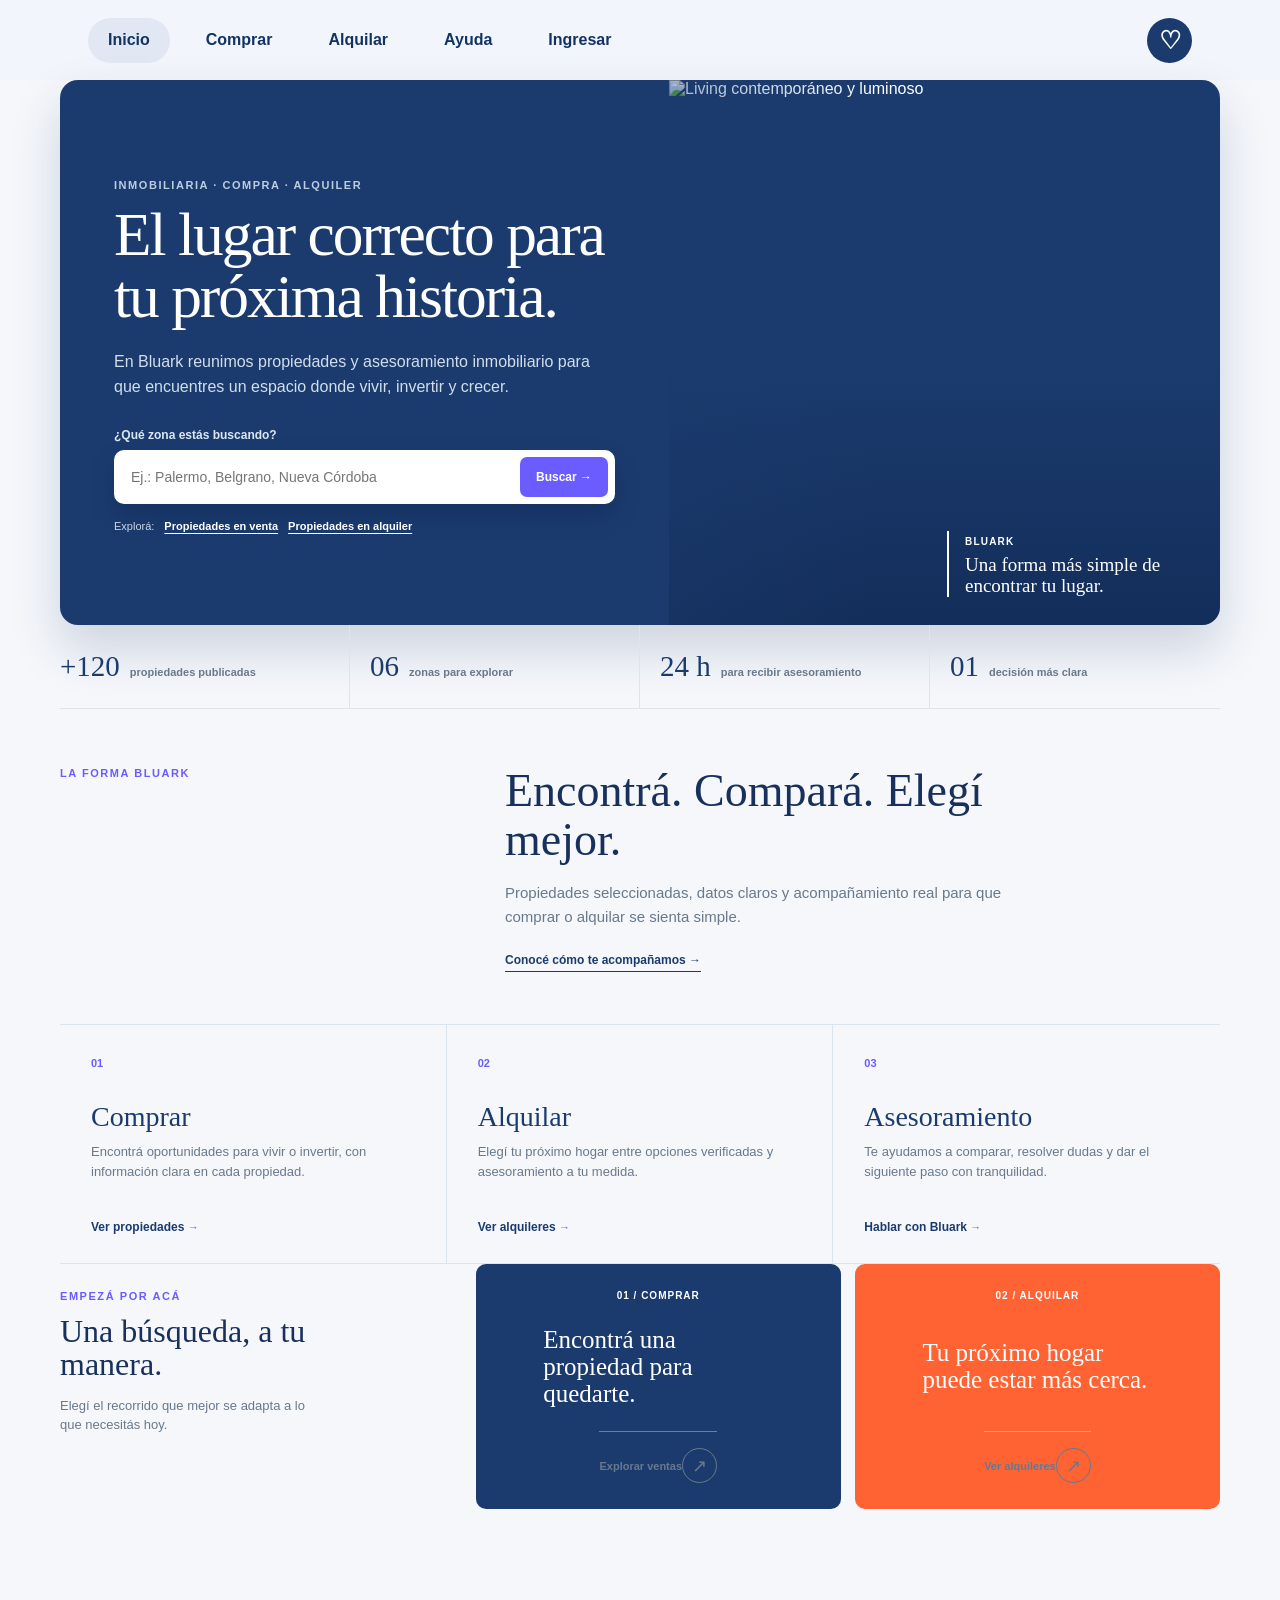
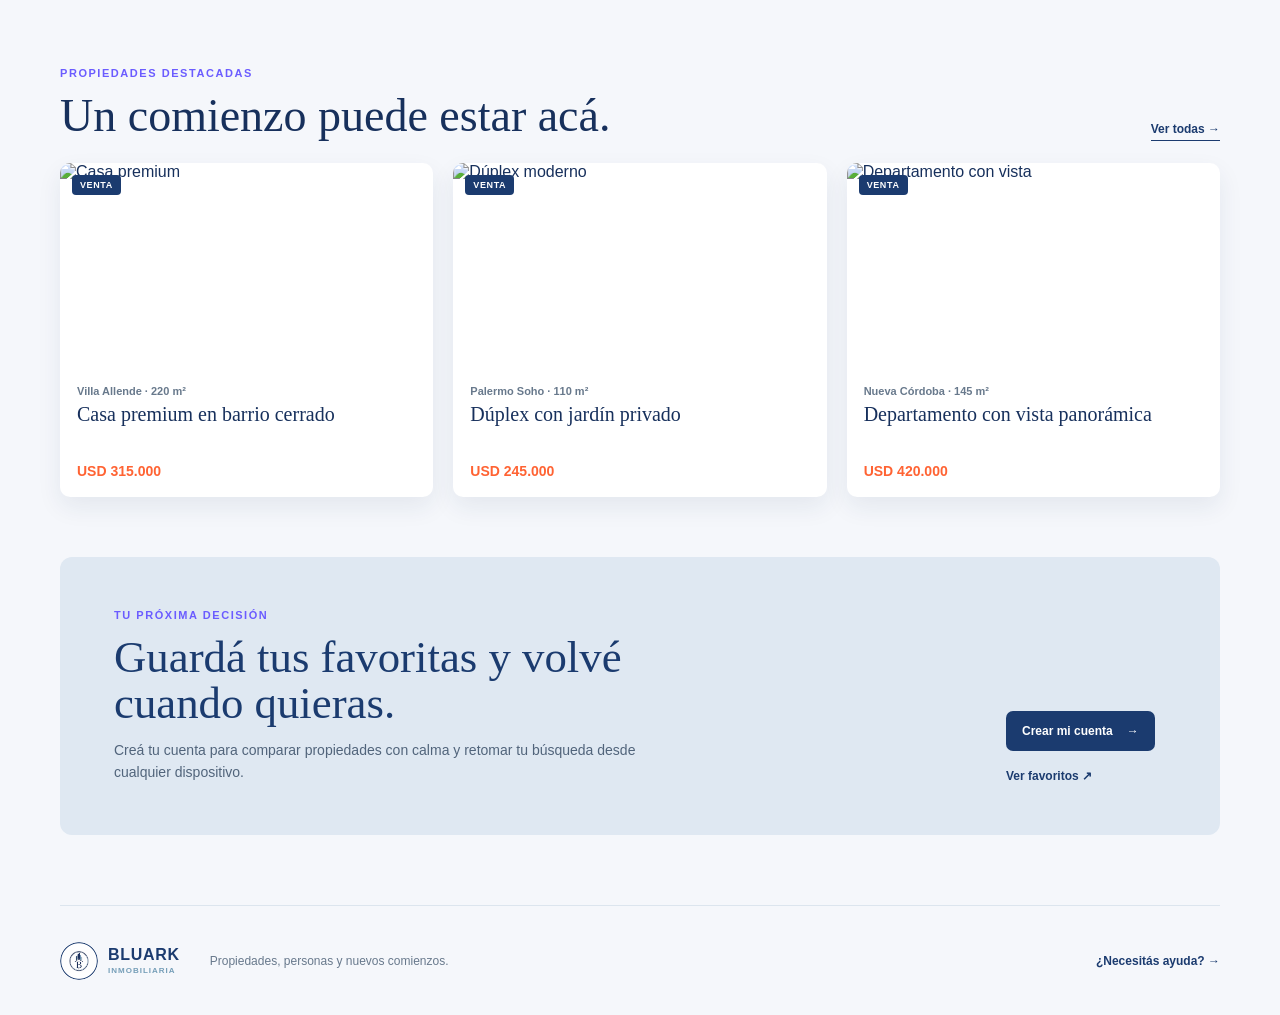
==== index.html @ c168f819 "Publicar Bluark inmobiliaria" ====
<!doctype html>
<html lang="es">
<head>
  <meta charset="utf-8">
  <meta name="viewport" content="width=device-width, initial-scale=1">
  <meta name="description" content="Bluark, inmobiliaria para comprar y alquilar propiedades con confianza.">
  <title>Bluark Inmobiliaria | Tu próximo hogar</title>
  <link rel="stylesheet" href="styles.css?v=home-20260809-2">
</head>
<body class="home home-new">
  <header class="new-header">
    <a class="new-brand" href="index.html" aria-label="Bluark, inicio"><img src="bluark-circle-logo.png" alt=""><span>BLUARK<small>INMOBILIARIA</small></span></a>
    <nav class="new-nav" aria-label="Navegación principal"><a class="active" href="index.html">Inicio</a><a href="comprar.html">Comprar</a><a href="alquilar.html">Alquilar</a><a href="ayuda.html">Ayuda</a><a href="favoritos.html" aria-label="Favoritos">♡</a></nav>
  </header>
  <main>
    <section class="new-hero">
      <div class="new-hero-content">
        <p class="new-kicker">Inmobiliaria · compra · alquiler</p>
        <h1>El lugar correcto para tu próxima historia.</h1>
        <p class="new-lead">En Bluark reunimos propiedades y asesoramiento inmobiliario para que encuentres un espacio donde vivir, invertir y crecer.</p>
        <form class="new-search" action="comprar.html" method="get">
          <label for="homeSearch">¿Qué zona estás buscando?</label>
          <div><input id="homeSearch" name="q" placeholder="Ej.: Palermo, Belgrano, Nueva Córdoba"><button type="submit">Buscar <span aria-hidden="true">→</span></button></div>
        </form>
        <div class="new-hero-links"><span>Explorá:</span><a href="comprar.html">Propiedades en venta</a><a href="alquilar.html">Propiedades en alquiler</a></div>
      </div>
      <div class="new-hero-image"><img src="https://images.unsplash.com/photo-1600607687920-4e2a09cf159d?auto=format&fit=crop&w=1400&q=82" alt="Living contemporáneo y luminoso"><div><span>BLUARK</span><p>Una forma más simple de encontrar tu lugar.</p></div></div>
    </section>
    <section class="home-proof" aria-label="Bluark en números">
      <div><strong>+120</strong><span>propiedades publicadas</span></div>
      <div><strong>06</strong><span>zonas para explorar</span></div>
      <div><strong>24 h</strong><span>para recibir asesoramiento</span></div>
      <div><strong>01</strong><span>decisión más clara</span></div>
    </section>
    <section class="new-intro">
      <p class="new-kicker">La forma Bluark</p>
      <div><h2>Encontrá. Compará. Elegí mejor.</h2><p>Propiedades seleccionadas, datos claros y acompañamiento real para que comprar o alquilar se sienta simple.</p><a href="ayuda.html">Conocé cómo te acompañamos <span aria-hidden="true">→</span></a></div>
    </section>
    <section class="new-services" aria-label="Servicios de Bluark">
      <article><span>01</span><h2>Comprar</h2><p>Encontrá oportunidades para vivir o invertir, con información clara en cada propiedad.</p><a href="comprar.html">Ver propiedades <span aria-hidden="true">→</span></a></article>
      <article><span>02</span><h2>Alquilar</h2><p>Elegí tu próximo hogar entre opciones verificadas y asesoramiento a tu medida.</p><a href="alquilar.html">Ver alquileres <span aria-hidden="true">→</span></a></article>
      <article><span>03</span><h2>Asesoramiento</h2><p>Te ayudamos a comparar, resolver dudas y dar el siguiente paso con tranquilidad.</p><a href="ayuda.html">Hablar con Bluark <span aria-hidden="true">→</span></a></article>
    </section>
    <section class="home-paths" aria-label="Elegí cómo empezar">
      <div class="home-paths-heading"><p class="new-kicker">Empezá por acá</p><h2>Una búsqueda, a tu manera.</h2><p>Elegí el recorrido que mejor se adapta a lo que necesitás hoy.</p></div>
      <a class="home-path home-path-buy" href="comprar.html"><span>01 / Comprar</span><strong>Encontrá una propiedad para quedarte.</strong><small>Explorar ventas <b aria-hidden="true">↗</b></small></a>
      <a class="home-path home-path-rent" href="alquilar.html"><span>02 / Alquilar</span><strong>Tu próximo hogar puede estar más cerca.</strong><small>Ver alquileres <b aria-hidden="true">↗</b></small></a>
    </section>
    <section class="new-featured">
      <div class="new-section-title"><div><p class="new-kicker">Propiedades destacadas</p><h2>Un comienzo puede estar acá.</h2></div><a href="comprar.html">Ver todas <span aria-hidden="true">→</span></a></div>
      <div class="new-feature-grid">
        <article><a href="detalles.html?id=casa-premium"><img src="https://images.unsplash.com/photo-1600566753190-17f0baa2a6c3?auto=format&fit=crop&w=1000&q=82" alt="Casa premium"><span>VENTA</span></a><div><p>Villa Allende · 220 m²</p><h3>Casa premium en barrio cerrado</h3><strong>USD 315.000</strong></div></article>
        <article><a href="detalles.html?id=moderno-jardin"><img src="https://images.unsplash.com/photo-1600607687939-ce8a6c25118c?auto=format&fit=crop&w=1000&q=82" alt="Dúplex moderno"><span>VENTA</span></a><div><p>Palermo Soho · 110 m²</p><h3>Dúplex con jardín privado</h3><strong>USD 245.000</strong></div></article>
        <article><a href="detalles.html?id=depto-vista"><img src="https://images.unsplash.com/photo-1493809842364-78817add7ffb?auto=format&fit=crop&w=1000&q=82" alt="Departamento con vista"><span>VENTA</span></a><div><p>Nueva Córdoba · 145 m²</p><h3>Departamento con vista panorámica</h3><strong>USD 420.000</strong></div></article>
      </div>
    </section>
    <section class="home-closeout">
      <div><p class="new-kicker">Tu próxima decisión</p><h2>Guardá tus favoritas y volvé cuando quieras.</h2><p>Creá tu cuenta para comparar propiedades con calma y retomar tu búsqueda desde cualquier dispositivo.</p></div>
      <div class="home-closeout-actions"><a class="home-button home-button-dark" href="registro.html">Crear mi cuenta <span aria-hidden="true">→</span></a><a class="home-text-link" href="favoritos.html">Ver favoritos <span aria-hidden="true">↗</span></a></div>
    </section>
  </main>
  <footer class="new-footer"><a class="new-brand" href="index.html"><img src="bluark-circle-logo.png" alt=""><span>BLUARK<small>INMOBILIARIA</small></span></a><p>Propiedades, personas y nuevos comienzos.</p><a href="ayuda.html">¿Necesitás ayuda? →</a></footer>
  <script src="auth.js"></script>
</body>
</html>
---- styles.css ----
:root {
  --blue: #1b3b6f;
  --blue-2: #123465;
  --indigo: #21295c;
  --pale: #9eb3c2;
  --steel: #759eb8;
  --bg: #f3f6fb;
  --text: #17305c;
  --muted: #68798c;
  --orange: #ff6333;
  --purple: #6b5cff;
  --white: #fff;
  --line: #dce5ee;
  --shadow: 0 12px 28px rgba(24, 48, 92, .11);
}

* { box-sizing: border-box; }
body { margin: 0; font-family: Arial, Helvetica, sans-serif; color: var(--text); background: var(--bg); }
a { color: inherit; text-decoration: none; }
img { display: block; max-width: 100%; }
button, input, select, textarea { font: inherit; }

button,
a {
  -webkit-tap-highlight-color: transparent;
}

button {
  appearance: none;
}

.home {
  min-height: 100vh;
  display: grid;
  align-items: center;
  padding: 26px 24px;
  background:
    radial-gradient(circle at top left, rgba(117, 158, 184, .28), transparent 30rem),
    linear-gradient(135deg, #edf3f8, #ffffff);
}

.home-frame {
  width: min(1060px, 100%);
  margin: 0 auto;
}

.hero {
  min-height: 610px;
  display: grid;
  align-items: end;
  background:
    linear-gradient(rgba(27, 59, 111, .55), rgba(27, 59, 111, .78)),
    url("https://images.pexels.com/photos/7414910/pexels-photo-7414910.jpeg?auto=compress&cs=tinysrgb&w=1600") center / cover;
  border-radius: 18px;
  overflow: hidden;
  box-shadow: 0 26px 70px rgba(27, 59, 111, .22);
}

.hero-content {
  display: grid;
  justify-items: center;
  gap: 10px;
  padding: 76px 36px 0;
  text-align: center;
  color: var(--white);
}

.hero-logo {
  width: min(630px, 76vw);
  max-height: 230px;
  object-fit: contain;
  padding: 20px 34px;
  background: rgba(255, 255, 255, .95);
  border-radius: 22px;
  box-shadow: var(--shadow);
}

.hero h1 {
  margin: 0;
  font-family: Georgia, "Times New Roman", serif;
  font-size: clamp(26px, 4vw, 42px);
  line-height: 1;
  text-shadow: 0 7px 18px rgba(0,0,0,.3);
}

.hero p {
  margin: 0 0 16px;
  font-family: Georgia, "Times New Roman", serif;
  font-weight: 700;
}

.hero-highlights {
  display: flex;
  flex-wrap: wrap;
  justify-content: center;
  gap: 10px;
  margin: 4px 0 20px;
}

.hero-highlights span {
  padding: 8px 12px;
  border: 1px solid rgba(255,255,255,.45);
  border-radius: 999px;
  background: rgba(18, 52, 101, .55);
  color: #eef6fb;
  font-weight: 800;
  font-size: 13px;
}

.home-nav {
  width: 100%;
  min-height: 76px;
  display: grid;
  grid-template-columns: repeat(5, 1fr);
  gap: 20px;
  align-items: center;
  padding: 14px 46px;
  background: var(--blue);
}

.home-nav a,
.nav-links a,
.details-button,
.search button,
.filter-card button {
  display: inline-flex;
  align-items: center;
  justify-content: center;
  min-height: 32px;
  padding: 8px 14px;
  border: 1px solid rgba(255, 255, 255, .24);
  border-radius: 8px;
  background: linear-gradient(180deg, #b6cad8 0%, var(--pale) 100%);
  color: var(--white);
  font-weight: 800;
  cursor: pointer;
  box-shadow:
    inset 0 1px 0 rgba(255,255,255,.35),
    inset 0 -10px 18px rgba(18, 52, 101, .08),
    0 8px 18px rgba(14, 39, 78, .16);
  text-align: center;
  text-shadow: 0 1px 1px rgba(18, 52, 101, .2);
  transition: transform .16s ease, box-shadow .16s ease, background .16s ease, border-color .16s ease, color .16s ease, filter .16s ease;
}

.home-nav a:hover,
.nav-links a:hover,
.details-button:hover,
.search button:hover,
.filter-card button:hover {
  transform: translateY(-1px);
  filter: saturate(1.08);
  box-shadow:
    inset 0 1px 0 rgba(255,255,255,.45),
    inset 0 -10px 18px rgba(18, 52, 101, .06),
    0 12px 26px rgba(14, 39, 78, .24);
}

.home-nav a:active,
.nav-links a:active,
.details-button:active,
.search button:active,
.filter-card button:active {
  transform: translateY(0);
  box-shadow:
    inset 0 2px 5px rgba(20, 39, 75, .18),
    0 5px 12px rgba(14, 39, 78, .16);
}

.home-nav a:focus-visible,
.nav-links a:focus-visible,
.details-button:focus-visible,
.search button:focus-visible,
.filter-card button:focus-visible,
.heart:focus-visible,
.badge-button:focus-visible,
.orange-button:focus-visible {
  outline: 3px solid rgba(158, 179, 194, .9);
  outline-offset: 3px;
}

.app-header {
  background: var(--blue);
  color: var(--white);
}

.topbar {
  width: min(1180px, calc(100% - 36px));
  min-height: 78px;
  margin: 0 auto;
  display: flex;
  align-items: center;
  justify-content: space-between;
  gap: 20px;
}

.brand {
  display: flex;
  align-items: center;
  gap: 10px;
  font-weight: 900;
  letter-spacing: .5px;
}

.brand-logo {
  width: 34px;
  height: 34px;
  object-fit: contain;
  border-radius: 50%;
  background: var(--white);
  border: 1px solid var(--pale);
}

.brand-mark {
  width: 28px;
  height: 28px;
  display: grid;
  place-items: center;
  border-radius: 8px;
  background: var(--purple);
  color: var(--white);
  font-weight: 900;
}

.brand small {
  display: block;
  margin-top: 2px;
  color: #c5d4e2;
  font-size: 9px;
  letter-spacing: .8px;
}

.nav-links {
  display: flex;
  align-items: center;
  gap: 12px;
}

.nav-links a {
  min-height: 28px;
  padding: 8px 14px;
  background: linear-gradient(180deg, rgba(34, 77, 133, .72) 0%, rgba(18, 52, 101, .82) 100%);
  border: 1px solid rgba(158,179,194,.34);
  border-radius: 7px;
  font-size: 12px;
  color: #eaf2f7;
  box-shadow:
    inset 0 1px 0 rgba(255,255,255,.13),
    0 7px 15px rgba(6, 19, 45, .14);
}

.nav-links a.active {
  background: linear-gradient(180deg, #ffffff 0%, #eef4f8 100%);
  color: var(--blue);
  border-color: rgba(255,255,255,.9);
  text-shadow: none;
  box-shadow:
    inset 0 -8px 16px rgba(117, 158, 184, .13),
    0 10px 20px rgba(6, 19, 45, .18);
}

.page-hero {
  background: var(--blue);
  color: var(--white);
  padding: 34px 0 42px;
}

.page-hero-inner,
.main-grid,
.simple-main,
.footer-inner {
  width: min(1120px, calc(100% - 36px));
  margin: 0 auto;
}

.page-hero h1 {
  margin: 0 0 18px;
  font-family: Georgia, "Times New Roman", serif;
  font-size: 34px;
}

.page-hero p {
  margin: 0 0 26px;
  color: #c7d7e5;
}

.search {
  display: grid;
  grid-template-columns: 1fr auto;
  gap: 12px;
  padding: 12px;
  background: var(--white);
  border-radius: 7px;
  box-shadow: 0 14px 30px rgba(6, 19, 45, .16);
}

.search input {
  min-width: 0;
  border: 0;
  outline: 0;
  color: var(--text);
}

.search button {
  min-width: 98px;
  background: linear-gradient(180deg, #7b70ff 0%, var(--purple) 100%);
  border-color: rgba(255,255,255,.25);
  border-radius: 7px;
  box-shadow:
    inset 0 1px 0 rgba(255,255,255,.28),
    0 10px 22px rgba(107, 92, 255, .26);
}

.main-grid {
  display: grid;
  grid-template-columns: 240px 1fr;
  gap: 26px;
  padding: 44px 0;
}

.filter-card {
  align-self: start;
  padding: 20px;
  background: var(--white);
  border-radius: 10px;
  box-shadow: var(--shadow);
}

.filter-card h2 {
  margin: 0 0 16px;
  font-size: 15px;
}

.filter-card label {
  display: grid;
  gap: 7px;
  margin-bottom: 14px;
  color: var(--text);
  font-size: 12px;
  font-weight: 800;
}

.filter-card input,
.filter-card select {
  width: 100%;
  border: 1px solid var(--line);
  border-radius: 5px;
  padding: 8px;
}

.room-buttons {
  display: grid;
  grid-template-columns: repeat(4, 1fr);
  gap: 5px;
}

.room-buttons button,
.filter-card button {
  min-height: 34px;
  background: linear-gradient(180deg, #27528a 0%, var(--blue) 100%);
  border: 1px solid rgba(27, 59, 111, .28);
  border-radius: 7px;
  color: #f7fbff;
  box-shadow:
    inset 0 1px 0 rgba(255,255,255,.16),
    0 8px 16px rgba(27, 59, 111, .16);
}

.room-buttons {
  grid-template-columns: repeat(5, 1fr);
}

.room-buttons button.selected {
  background: linear-gradient(180deg, #8379ff 0%, var(--purple) 100%);
  border-color: rgba(255,255,255,.42);
  box-shadow:
    inset 0 1px 0 rgba(255,255,255,.24),
    0 9px 20px rgba(107, 92, 255, .28);
}

.filter-card > button {
  width: 100%;
  margin-top: 4px;
}

.filter-card label:has(input[type="checkbox"]) {
  grid-template-columns: auto 1fr;
  align-items: center;
  gap: 9px;
  margin-bottom: 10px;
  padding: 7px 8px;
  border: 1px solid transparent;
  border-radius: 7px;
  background: #f7f9fc;
}

.filter-card input[type="checkbox"] {
  width: 16px;
  height: 16px;
  margin: 0;
  accent-color: var(--blue);
}

.results-head {
  display: flex;
  justify-content: space-between;
  gap: 14px;
  margin-bottom: 20px;
  color: var(--muted);
  font-size: 13px;
}

.results-head strong {
  color: var(--text);
}

.listing-grid {
  display: grid;
  grid-template-columns: repeat(3, minmax(0, 1fr));
  gap: 22px;
}

.listing-card {
  position: relative;
  overflow: hidden;
  background: var(--white);
  border-radius: 10px;
  box-shadow: var(--shadow);
}

.card-image {
  position: relative;
  display: block;
  width: 100%;
  padding: 0;
  border: 0;
  aspect-ratio: 16 / 10;
  background: var(--pale);
  cursor: zoom-in;
}

.card-image img {
  width: 100%;
  height: 100%;
  object-fit: cover;
}

.tag {
  position: absolute;
  top: 10px;
  left: 10px;
  padding: 5px 8px;
  border-radius: 4px;
  background: var(--blue);
  color: var(--white);
  font-size: 11px;
  font-weight: 900;
}

.tag-sold {
  top: 20px;
  left: -42px;
  width: 145px;
  padding: 7px 0;
  border-radius: 0;
  background: #f26b21;
  box-shadow: 0 2px 7px rgba(126, 47, 12, .3);
  text-align: center;
  transform: rotate(-45deg);
  z-index: 2;
}

.zoom-pill {
  position: absolute;
  right: 10px;
  bottom: 10px;
  padding: 5px 8px;
  border-radius: 999px;
  background: rgba(18, 52, 101, .82);
  color: var(--white);
  font-size: 11px;
  font-weight: 900;
  opacity: 0;
  transition: opacity .18s ease;
}

.card-image:hover .zoom-pill {
  opacity: 1;
}

.heart {
  position: absolute;
  top: 8px;
  right: 8px;
  width: 32px;
  height: 32px;
  display: grid;
  place-items: center;
  border: 1px solid rgba(255,255,255,.86);
  border-radius: 50%;
  background: linear-gradient(180deg, rgba(255,255,255,.96) 0%, rgba(238,244,248,.96) 100%);
  color: #ff7357;
  font-weight: 900;
  font-size: 17px;
  cursor: pointer;
  box-shadow:
    inset 0 1px 0 rgba(255,255,255,.55),
    0 8px 18px rgba(14, 39, 78, .18);
  transition: transform .16s ease, box-shadow .16s ease, background .16s ease, color .16s ease;
}

.heart:hover {
  transform: translateY(-1px) scale(1.04);
  box-shadow: 0 12px 24px rgba(14, 39, 78, .24);
}

.heart.active {
  background: linear-gradient(180deg, #ff8b72 0%, #ff7357 100%);
  color: var(--white);
}

.card-body {
  padding: 13px;
}

.price-row {
  display: flex;
  align-items: center;
  justify-content: space-between;
  gap: 8px;
}

.price-row strong,
.detail-heading strong,
.comparison strong {
  color: var(--orange);
}

.price-row span {
  font-size: 10px;
  font-weight: 800;
}

.card-body h2 {
  margin: 8px 0;
  font-size: 14px;
}

.card-body p,
.mini-stats {
  color: var(--muted);
  font-size: 12px;
}

.mini-stats {
  display: flex;
  justify-content: space-between;
  gap: 7px;
  margin: 12px 0;
}

.details-button {
  width: 100%;
  background: linear-gradient(180deg, #27528a 0%, var(--blue) 100%);
  font-size: 12px;
  border-radius: 7px;
  min-height: 36px;
  box-shadow:
    inset 0 1px 0 rgba(255,255,255,.16),
    0 9px 18px rgba(27, 59, 111, .18);
}

.site-footer {
  background: var(--blue);
  color: var(--white);
  padding: 42px 0 26px;
}

.footer-inner {
  display: grid;
  grid-template-columns: 1.2fr 1fr 1fr 1fr;
  gap: 40px;
}

.site-footer h2 {
  margin: 0 0 12px;
  font-size: 15px;
}

.site-footer p,
.site-footer a {
  color: #c7d7e5;
  font-size: 12px;
  line-height: 1.55;
}

.simple-main {
  padding: 58px 0;
}

.favorites-title,
.help-title {
  margin-bottom: 30px;
}

.empty-box {
  min-height: 150px;
  display: grid;
  place-items: center;
  margin-top: 30px;
  background: var(--white);
  border-radius: 10px;
  color: var(--muted);
  text-align: center;
}

.no-results {
  min-height: 220px;
  display: grid;
  place-items: center;
  grid-column: 1 / -1;
  background: var(--white);
  border-radius: 10px;
  color: var(--muted);
  box-shadow: var(--shadow);
  font-weight: 800;
}

.help-tabs,
.help-layout {
  display: grid;
  gap: 24px;
}

.help-tabs {
  grid-template-columns: repeat(3, minmax(0, 1fr));
  max-width: 620px;
  margin: 0 auto 36px;
}

.help-tab {
  padding: 24px;
  background: linear-gradient(180deg, #ffffff 0%, #f5f8fb 100%);
  border: 1px solid var(--line);
  border-radius: 10px;
  text-align: center;
  font-weight: 900;
  box-shadow: 0 10px 24px rgba(24, 48, 92, .07);
}

.help-tab.active {
  border-color: var(--purple);
  color: var(--purple);
  box-shadow:
    inset 0 0 0 1px rgba(107, 92, 255, .18),
    0 13px 28px rgba(107, 92, 255, .13);
}

.help-layout {
  grid-template-columns: 1.2fr .8fr;
}

.panel {
  padding: 24px;
  background: var(--white);
  border-radius: 10px;
  box-shadow: var(--shadow);
}

.panel label {
  display: grid;
  gap: 6px;
  margin-bottom: 12px;
  font-size: 12px;
  font-weight: 800;
}

.panel input,
.panel textarea {
  width: 100%;
  border: 1px solid var(--line);
  border-radius: 5px;
  padding: 10px;
}

.panel textarea {
  min-height: 120px;
}

.panel button {
  width: 100%;
  min-height: 38px;
  border: 1px solid rgba(255,255,255,.2);
  border-radius: 8px;
  background: linear-gradient(180deg, #27528a 0%, var(--blue) 100%);
  color: var(--white);
  font-weight: 900;
  cursor: pointer;
  box-shadow: 0 10px 22px rgba(14, 39, 78, .18);
  transition: transform .16s ease, box-shadow .16s ease;
}

.panel button:hover {
  transform: translateY(-1px);
  box-shadow: 0 14px 28px rgba(14, 39, 78, .24);
}

.faq-item {
  margin-bottom: 12px;
  padding: 15px;
  background: var(--white);
  border-radius: 8px;
  box-shadow: var(--shadow);
}

.detail-page {
  padding: 36px 0 54px;
}

.detail-grid {
  width: min(1120px, calc(100% - 36px));
  margin: 0 auto;
  display: grid;
  grid-template-columns: 1fr 300px;
  gap: 28px;
}

.detail-media {
  display: grid;
  grid-template-columns: 1fr 240px;
  gap: 16px;
}

.detail-main img,
.detail-thumbs img {
  width: 100%;
  height: 100%;
  object-fit: cover;
  border-radius: 10px;
}

.detail-main {
  display: block;
  width: 100%;
  height: 390px;
  padding: 0;
  border: 0;
  border-radius: 10px;
  background: transparent;
  cursor: zoom-in;
}

.detail-thumbs {
  display: grid;
  gap: 12px;
}

.detail-thumbs img {
  height: 122px;
}

.detail-thumbs button {
  display: block;
  width: 100%;
  height: 122px;
  padding: 0;
  border: 0;
  border-radius: 10px;
  background: transparent;
  cursor: zoom-in;
}

.image-modal {
  position: fixed;
  inset: 0;
  z-index: 100;
  display: none;
  place-items: center;
  padding: 28px;
  background: rgba(9, 19, 42, .82);
}

.image-modal.open {
  display: grid;
}

.image-modal img {
  max-width: min(1100px, 94vw);
  max-height: 86vh;
  border-radius: 12px;
  box-shadow: 0 28px 80px rgba(0,0,0,.45);
}

.image-modal button {
  position: fixed;
  top: 18px;
  right: 22px;
  width: 42px;
  height: 42px;
  border: 1px solid rgba(255,255,255,.85);
  border-radius: 50%;
  background: linear-gradient(180deg, #ffffff 0%, #eef4f8 100%);
  color: var(--blue);
  font-size: 28px;
  cursor: pointer;
  box-shadow: 0 14px 30px rgba(0,0,0,.28);
  transition: transform .16s ease, box-shadow .16s ease;
}

.image-modal button:hover {
  transform: scale(1.05);
  box-shadow: 0 18px 38px rgba(0,0,0,.34);
}

.detail-heading {
  position: relative;
  padding: 24px 0;
}

.detail-heading h1 {
  margin: 12px 0;
  font-family: Georgia, "Times New Roman", serif;
}

.badge-button {
  float: right;
  padding: 8px 15px;
  background: linear-gradient(180deg, #214b83 0%, var(--blue) 100%);
  color: var(--white);
  border: 1px solid rgba(255,255,255,.18);
  border-radius: 8px;
  font-weight: 900;
  font-size: 12px;
  box-shadow: 0 10px 22px rgba(14, 39, 78, .18);
  transition: transform .16s ease, box-shadow .16s ease;
}

.badge-button:hover {
  transform: translateY(-1px);
  box-shadow: 0 14px 28px rgba(14, 39, 78, .24);
}

.tech-card,
.description,
.comparison,
.visit-card {
  margin-bottom: 24px;
  padding: 20px;
  background: var(--white);
  border-radius: 10px;
  box-shadow: var(--shadow);
}

.tech-card h2,
.description h2,
.comparison h2,
.visit-card h2 {
  margin-top: 0;
  font-size: 18px;
}

.tech-card div {
  display: grid;
  grid-template-columns: repeat(3, minmax(0, 1fr));
  gap: 10px;
}

.tech-card span {
  padding: 12px;
  background: #f2f5f9;
  border-radius: 6px;
  font-weight: 900;
}

.tech-card small {
  display: block;
  color: var(--muted);
  font-weight: 700;
}

.comparison div {
  display: grid;
  grid-template-columns: 1fr auto auto auto;
  gap: 12px;
  align-items: center;
  padding: 12px;
  border-top: 1px solid var(--line);
}

.comparison a {
  padding: 8px 12px;
  border-radius: 8px;
  background: linear-gradient(180deg, #7b70ff 0%, var(--purple) 100%);
  color: var(--white);
  font-weight: 900;
  box-shadow: 0 10px 22px rgba(107, 92, 255, .2);
  transition: transform .16s ease, box-shadow .16s ease;
}

.comparison a:hover {
  transform: translateY(-1px);
  box-shadow: 0 14px 28px rgba(107, 92, 255, .28);
}

.visit-card {
  position: sticky;
  top: 100px;
  align-self: start;
}

.visit-card label {
  display: grid;
  gap: 6px;
  margin-bottom: 14px;
  font-size: 12px;
  font-weight: 800;
}

.visit-card input {
  border: 1px solid var(--line);
  border-radius: 5px;
  padding: 10px;
}

.orange-button {
  display: flex;
  align-items: center;
  justify-content: center;
  min-height: 42px;
  border-radius: 8px;
  background: linear-gradient(180deg, #ff7e59 0%, var(--orange) 100%);
  color: var(--white);
  font-weight: 900;
  box-shadow:
    inset 0 1px 0 rgba(255,255,255,.28),
    0 12px 26px rgba(255, 99, 51, .24);
  transition: transform .16s ease, box-shadow .16s ease;
}

.orange-button:hover {
  transform: translateY(-1px);
  box-shadow:
    inset 0 1px 0 rgba(255,255,255,.34),
    0 16px 32px rgba(255, 99, 51, .32);
}

@media (max-width: 900px) {
  .main-grid,
  .detail-grid,
  .detail-media,
  .help-layout,
  .footer-inner {
    grid-template-columns: 1fr;
  }

  .listing-grid {
    grid-template-columns: repeat(2, minmax(0, 1fr));
  }
}

@media (max-width: 620px) {
  .home-nav,
  .help-tabs,
  .tech-card div,
  .listing-grid {
    grid-template-columns: 1fr;
  }

  .topbar {
    align-items: flex-start;
    flex-direction: column;
    padding: 14px 0;
  }

  .nav-links {
    flex-wrap: wrap;
  }
}

/* Cuenta de usuario */
.auth-main { width: min(520px, calc(100% - 36px)); margin: 0 auto; padding: 72px 0 90px; }
.auth-card { padding: 36px; border-radius: 16px; background: var(--white); box-shadow: 0 16px 36px rgba(24, 48, 92, .12); }
.auth-card h1 { margin: 0; font-family: Georgia, "Times New Roman", serif; font-size: 34px; font-weight: 400; line-height: 1.1; }
.auth-copy { margin: 15px 0 25px; color: var(--muted); font-size: 14px; line-height: 1.55; }
.auth-card form { display: grid; gap: 15px; }
.auth-card label { display: grid; gap: 7px; color: var(--text); font-size: 12px; font-weight: 900; }
.auth-card input { width: 100%; padding: 11px 12px; border: 1px solid var(--line); border-radius: 7px; color: var(--text); }
.auth-card form button { min-height: 43px; border: 0; border-radius: 8px; background: var(--blue); color: var(--white); font-weight: 900; cursor: pointer; }
.auth-message { min-height: 20px; margin: 14px 0 0; font-size: 13px; font-weight: 700; }
.auth-message.error { color: #bd3c2e; }
.auth-message.success { color: #227a50; }
.auth-switch { margin: 20px 0 0; color: var(--muted); font-size: 13px; }
.auth-switch a { color: var(--purple); font-weight: 900; }
.logout-button { margin-top: 20px; padding: 0; border: 0; background: transparent; color: var(--blue); font-size: 12px; font-weight: 900; cursor: pointer; }
.topbar .nav-links .account-link,
.new-header .new-nav .account-link { max-width: 130px; overflow: hidden; text-overflow: ellipsis; white-space: nowrap; }

/* Navegación unificada */
.app-header { background: transparent; }
.topbar,
.new-header {
  width: 100%;
  min-height: 80px;
  margin: 0;
  padding: 0 clamp(20px, 7vw, 88px);
  background: #f2f5fb;
  box-shadow: none;
}
.topbar .brand,
.new-header .new-brand { display: none; }
.topbar .nav-links,
.new-header .new-nav { width: 100%; display: flex; align-items: center; gap: 16px; }
.topbar .nav-links a,
.new-header .new-nav a {
  min-height: 45px;
  display: inline-flex;
  align-items: center;
  justify-content: center;
  padding: 0 20px;
  border: 0;
  border-radius: 999px;
  background: transparent;
  box-shadow: none;
  color: #123465;
  font-size: 16px;
  font-weight: 900;
  text-shadow: none;
}
.topbar .nav-links a:hover,
.topbar .nav-links a.active,
.new-header .new-nav a:hover,
.new-header .new-nav a.active { background: #e1e8f3; color: #123465; box-shadow: none; }
.topbar .nav-links a[href="comprar.html"] { font-size: 0; }
.topbar .nav-links a[href="comprar.html"]::before { content: "Comprar"; font-size: 16px; }
.topbar .nav-links a[href="favoritos.html"],
.new-header .new-nav a:last-child {
  width: 45px;
  padding: 0;
  margin-left: auto;
  background: #1b3b6f;
  color: white;
  font-size: 0;
}
.topbar .nav-links a[href="favoritos.html"]::before,
.new-header .new-nav a:last-child::before { content: "♡"; font-size: 25px; font-family: Arial, sans-serif; line-height: 1; }
.topbar .nav-links a[href="favoritos.html"].active,
.new-header .new-nav a:last-child.active { background: #123465; color: white; }
.visit-schedule { display: grid; grid-template-columns: 1fr 1fr; gap: 10px; margin-bottom: 14px; }
.visit-schedule label { min-width: 0; margin: 0; }

@media (max-width: 620px) {
  .topbar,
  .new-header { min-height: 72px; padding: 0 14px; }
  .topbar .nav-links,
  .new-header .new-nav { gap: 3px; overflow-x: auto; }
  .topbar .nav-links a,
  .new-header .new-nav a { min-height: 40px; padding: 0 11px; font-size: 13px; white-space: nowrap; }
  .topbar .nav-links a[href="comprar.html"]::before { font-size: 13px; }
  .topbar .nav-links a[href="favoritos.html"],
  .new-header .new-nav a:last-child { width: 40px; min-width: 40px; }
  .visit-schedule { grid-template-columns: 1fr; }
}

/* Final compact rhythm for the homepage */
.home-new .new-intro { padding: 58px 0 52px; }
.home-new .new-intro h2 { max-width: 580px; }
.home-new .new-intro > div > p { max-width: 520px; margin: 16px 0 20px; }
.home-new .new-services article { min-height: 220px; padding: 28px 31px; }
.home-new .new-services h2 { margin-top: 30px; }
.home-new .home-paths { padding-bottom: 54px; }
.home-new .new-featured { padding: 58px 0 60px; }
.home-new .new-section-title { margin-bottom: 22px; }
.home-new .home-closeout { margin-bottom: 52px; }

@media (max-width: 620px) {
  .home-new .new-intro { padding: 44px 0 38px; }
  .home-new .new-services article { min-height: 0; padding: 25px 22px; }
  .home-new .new-services h2 { margin-top: 24px; }
  .home-new .new-featured { padding: 44px 0 45px; }
}

/* Final home layer */
.home-new .home-paths { width: min(1160px, calc(100% - 48px)); margin: 0 auto; display: grid; grid-template-columns: 1.1fr 1fr 1fr; gap: 14px; padding: 0 0 100px; }
.home-new .home-paths-heading { padding: 26px 18px 20px 0; }
.home-new .home-paths-heading h2 { max-width: 280px; margin: 0 0 14px; color: var(--text); font-family: Georgia, "Times New Roman", serif; font-size: 32px; font-weight: 400; line-height: 1.04; }
.home-new .home-paths-heading > p:last-child { max-width: 250px; margin: 0; color: var(--muted); font-size: 13px; line-height: 1.5; }
.home-new .home-path { min-height: 245px; display: flex; flex-direction: column; justify-content: space-between; gap: 20px; padding: 26px; border-radius: 10px; color: var(--white); transition: transform .2s ease, box-shadow .2s ease; }
.home-new .home-path:hover { color: var(--white); transform: translateY(-4px); box-shadow: 0 16px 30px rgba(24, 48, 92, .15); }
.home-new .home-path-buy { background: var(--blue); }
.home-new .home-path-rent { background: var(--orange); }
.home-new .home-path span { font-size: 10px; font-weight: 900; letter-spacing: 1px; text-transform: uppercase; }
.home-new .home-path strong { max-width: 230px; font-family: Georgia, "Times New Roman", serif; font-size: 25px; font-weight: 400; line-height: 1.08; }
.home-new .home-path small { display: flex; align-items: center; justify-content: space-between; padding-top: 16px; border-top: 1px solid rgba(255,255,255,.35); font-size: 11px; font-weight: 900; }
.home-new .home-path small b { font-size: 18px; font-weight: 400; }
.home-new .home-closeout { width: min(1160px, calc(100% - 48px)); margin: 0 auto 70px; display: flex; align-items: end; justify-content: space-between; gap: 32px; padding: 52px 54px; border-radius: 12px; background: #dfe8f2; }
.home-new .home-closeout h2 { max-width: 570px; margin: 0 0 14px; color: var(--blue); font-family: Georgia, "Times New Roman", serif; font-size: clamp(30px, 3.5vw, 46px); font-weight: 400; line-height: 1.03; }
.home-new .home-closeout p:not(.new-kicker) { max-width: 530px; margin: 0; color: #51647b; font-size: 14px; line-height: 1.55; }
.home-new .home-closeout-actions { display: flex; flex-direction: column; align-items: flex-start; gap: 18px; min-width: 160px; }
.home-new .home-button { display: inline-flex; align-items: center; gap: 14px; padding: 13px 16px; border-radius: 7px; font-size: 12px; font-weight: 900; }
.home-new .home-button-dark { background: var(--blue); color: var(--white); }
.home-new .home-button-dark:hover { background: #0d274f; color: var(--white); }
.home-new .home-text-link { color: var(--blue); font-size: 12px; font-weight: 900; }

@media (max-width: 800px) {
  .home-new .home-paths { grid-template-columns: 1fr 1fr; }
  .home-new .home-paths-heading { grid-column: 1 / -1; padding: 0 0 10px; }
  .home-new .home-closeout { align-items: flex-start; }
}

@media (max-width: 620px) {
  .home-new .home-proof { width: min(100% - 30px, 1160px); grid-template-columns: repeat(2, 1fr); }
  .home-new .home-proof > div, .home-new .home-proof > div:first-child { padding: 18px 10px; }
  .home-new .home-proof > div:nth-child(2) { border-right: 0; }
  .home-new .home-proof > div:nth-child(-n+2) { border-bottom: 1px solid var(--line); }
  .home-new .home-paths { width: min(100% - 30px, 1160px); grid-template-columns: 1fr; padding-bottom: 65px; }
  .home-new .home-paths-heading { grid-column: auto; }
  .home-new .home-path { min-height: 190px; }
  .home-new .home-closeout { width: min(100% - 30px, 1160px); margin-bottom: 45px; padding: 35px 25px; flex-direction: column; }
  .home-new .home-closeout-actions { flex-direction: row; align-items: center; flex-wrap: wrap; }
}

/* Compact marketplace rhythm */
.home-new .new-intro { padding: 58px 0 52px; }
.home-new .new-intro h2 { max-width: 580px; }
.home-new .new-intro > div > p { max-width: 520px; margin: 16px 0 20px; }
.home-new .new-services article { min-height: 220px; padding: 28px 31px; }
.home-new .new-services h2 { margin-top: 30px; }
.home-new .home-paths { padding-bottom: 54px; }
.home-new .new-featured { padding: 58px 0 60px; }
.home-new .new-section-title { margin-bottom: 22px; }
.home-new .home-closeout { margin-bottom: 52px; }

@media (max-width: 620px) {
  .home-new .new-intro { padding: 44px 0 38px; }
  .home-new .new-services article { min-height: 0; padding: 25px 22px; }
  .home-new .new-services h2 { margin-top: 24px; }
  .home-new .new-featured { padding: 44px 0 45px; }
}

/* Final home layer: keep the new landing sections above legacy home rules. */
.home-new .home-proof { width: min(1160px, calc(100% - 48px)); margin: 0 auto; display: grid; grid-template-columns: repeat(4, 1fr); border-bottom: 1px solid var(--line); }
.home-new .home-proof > div { display: flex; align-items: baseline; gap: 10px; padding: 25px 20px; border-right: 1px solid var(--line); }
.home-new .home-proof > div:first-child { padding-left: 0; }
.home-new .home-proof > div:last-child { border-right: 0; }
.home-new .home-proof strong { color: var(--blue); font-family: Georgia, "Times New Roman", serif; font-size: 29px; font-weight: 400; }
.home-new .home-proof span { color: var(--muted); font-size: 11px; font-weight: 800; line-height: 1.25; }
.home-new .home-paths { width: min(1160px, calc(100% - 48px)); margin: 0 auto; display: grid; grid-template-columns: 1.1fr 1fr 1fr; gap: 14px; padding: 0 0 100px; }
.home-new .home-paths-heading { padding: 26px 18px 20px 0; }
.home-new .home-paths-heading h2 { max-width: 280px; margin: 0 0 14px; color: var(--text); font-family: Georgia, "Times New Roman", serif; font-size: 32px; font-weight: 400; line-height: 1.04; }
.home-new .home-paths-heading > p:last-child { max-width: 250px; margin: 0; color: var(--muted); font-size: 13px; line-height: 1.5; }
.home-new .home-path { min-height: 245px; display: flex; flex-direction: column; justify-content: space-between; gap: 20px; padding: 26px; border-radius: 10px; color: var(--white); transition: transform .2s ease, box-shadow .2s ease; }
.home-new .home-path:hover { color: var(--white); transform: translateY(-4px); box-shadow: 0 16px 30px rgba(24, 48, 92, .15); }
.home-new .home-path-buy { background: var(--blue); }
.home-new .home-path-rent { background: var(--orange); }
.home-new .home-path span { font-size: 10px; font-weight: 900; letter-spacing: 1px; text-transform: uppercase; }
.home-new .home-path strong { max-width: 230px; font-family: Georgia, "Times New Roman", serif; font-size: 25px; font-weight: 400; line-height: 1.08; }
.home-new .home-path small { display: flex; align-items: center; justify-content: space-between; padding-top: 16px; border-top: 1px solid rgba(255,255,255,.35); font-size: 11px; font-weight: 900; }
.home-new .home-path small b { font-size: 18px; font-weight: 400; }
.home-new .home-closeout { width: min(1160px, calc(100% - 48px)); margin: 0 auto 70px; display: flex; align-items: end; justify-content: space-between; gap: 32px; padding: 52px 54px; border-radius: 12px; background: #dfe8f2; }
.home-new .home-closeout h2 { max-width: 570px; margin: 0 0 14px; color: var(--blue); font-family: Georgia, "Times New Roman", serif; font-size: clamp(30px, 3.5vw, 46px); font-weight: 400; line-height: 1.03; }
.home-new .home-closeout p:not(.new-kicker) { max-width: 530px; margin: 0; color: #51647b; font-size: 14px; line-height: 1.55; }
.home-new .home-closeout-actions { display: flex; flex-direction: column; align-items: flex-start; gap: 18px; min-width: 160px; }
.home-new .home-button { display: inline-flex; align-items: center; gap: 14px; padding: 13px 16px; border-radius: 7px; font-size: 12px; font-weight: 900; }
.home-new .home-button-dark { background: var(--blue); color: var(--white); }
.home-new .home-button-dark:hover { background: #0d274f; color: var(--white); }
.home-new .home-text-link { color: var(--blue); font-size: 12px; font-weight: 900; }

@media (max-width: 800px) {
  .home-new .home-paths { grid-template-columns: 1fr 1fr; }
  .home-new .home-paths-heading { grid-column: 1 / -1; padding: 0 0 10px; }
  .home-new .home-closeout { align-items: flex-start; }
}

@media (max-width: 620px) {
  .home-new .home-proof { width: min(100% - 30px, 1160px); grid-template-columns: repeat(2, 1fr); }
  .home-new .home-proof > div, .home-new .home-proof > div:first-child { padding: 18px 10px; }
  .home-new .home-proof > div:nth-child(2) { border-right: 0; }
  .home-new .home-proof > div:nth-child(-n+2) { border-bottom: 1px solid var(--line); }
  .home-new .home-paths { width: min(100% - 30px, 1160px); grid-template-columns: 1fr; padding-bottom: 65px; }
  .home-new .home-paths-heading { grid-column: auto; }
  .home-new .home-path { min-height: 190px; }
  .home-new .home-closeout { width: min(100% - 30px, 1160px); margin-bottom: 45px; padding: 35px 25px; flex-direction: column; }
  .home-new .home-closeout-actions { flex-direction: row; align-items: center; flex-wrap: wrap; }
}

/* Home completion */
.home-proof { width: min(1160px, calc(100% - 48px)); margin: 0 auto; display: grid; grid-template-columns: repeat(4, 1fr); border-bottom: 1px solid var(--line); }
.home-proof > div { display: flex; align-items: baseline; gap: 10px; padding: 25px 20px; border-right: 1px solid var(--line); }
.home-proof > div:first-child { padding-left: 0; }
.home-proof > div:last-child { border-right: 0; }
.home-proof strong { color: var(--blue); font-family: Georgia, "Times New Roman", serif; font-size: 29px; font-weight: 400; }
.home-proof span { color: var(--muted); font-size: 11px; font-weight: 800; line-height: 1.25; }
.home-paths { width: min(1160px, calc(100% - 48px)); margin: 0 auto; display: grid; grid-template-columns: 1.1fr 1fr 1fr; gap: 14px; padding: 0 0 100px; }
.home-paths-heading { padding: 26px 18px 20px 0; }
.home-paths-heading h2 { max-width: 280px; margin: 0 0 14px; color: var(--text); font-family: Georgia, "Times New Roman", serif; font-size: 32px; font-weight: 400; line-height: 1.04; }
.home-paths-heading > p:last-child { max-width: 250px; margin: 0; color: var(--muted); font-size: 13px; line-height: 1.5; }
.home-path { min-height: 245px; display: flex; flex-direction: column; justify-content: space-between; padding: 26px; border-radius: 10px; color: var(--white); transition: transform .2s ease, box-shadow .2s ease; }
.home-path:hover { color: var(--white); transform: translateY(-4px); box-shadow: 0 16px 30px rgba(24, 48, 92, .15); }
.home-path-buy { background: var(--blue); }
.home-path-rent { background: var(--orange); }
.home-path span { font-size: 10px; font-weight: 900; letter-spacing: 1px; text-transform: uppercase; }
.home-path strong { max-width: 230px; font-family: Georgia, "Times New Roman", serif; font-size: 25px; font-weight: 400; line-height: 1.08; }
.home-path small { display: flex; align-items: center; justify-content: space-between; padding-top: 16px; border-top: 1px solid rgba(255,255,255,.35); font-size: 11px; font-weight: 900; }
.home-path small b { font-size: 18px; font-weight: 400; }
.home-closeout { width: min(1160px, calc(100% - 48px)); margin: 0 auto 70px; display: flex; align-items: end; justify-content: space-between; gap: 32px; padding: 52px 54px; border-radius: 12px; background: #dfe8f2; }
.home-closeout h2 { max-width: 570px; margin: 0 0 14px; color: var(--blue); font-family: Georgia, "Times New Roman", serif; font-size: clamp(30px, 3.5vw, 46px); font-weight: 400; line-height: 1.03; }
.home-closeout p:not(.new-kicker) { max-width: 530px; margin: 0; color: #51647b; font-size: 14px; line-height: 1.55; }
.home-closeout-actions { display: flex; flex-direction: column; align-items: flex-start; gap: 18px; min-width: 160px; }
.home-button { display: inline-flex; align-items: center; gap: 14px; padding: 13px 16px; border-radius: 7px; font-size: 12px; font-weight: 900; }
.home-button-dark { background: var(--blue); color: var(--white); }
.home-button-dark:hover { background: #0d274f; color: var(--white); }
.home-text-link { color: var(--blue); font-size: 12px; font-weight: 900; }

@media (max-width: 800px) {
  .home-paths { grid-template-columns: 1fr 1fr; }
  .home-paths-heading { grid-column: 1 / -1; padding: 0 0 10px; }
  .home-closeout { align-items: flex-start; }
}

@media (max-width: 620px) {
  .home-proof { width: min(100% - 30px, 1160px); grid-template-columns: repeat(2, 1fr); }
  .home-proof > div, .home-proof > div:first-child { padding: 18px 10px; }
  .home-proof > div:nth-child(2) { border-right: 0; }
  .home-proof > div:nth-child(-n+2) { border-bottom: 1px solid var(--line); }
  .home-paths { width: min(100% - 30px, 1160px); grid-template-columns: 1fr; padding-bottom: 65px; }
  .home-paths-heading { grid-column: auto; }
  .home-path { min-height: 190px; }
  .home-closeout { width: min(100% - 30px, 1160px); margin-bottom: 45px; padding: 35px 25px; flex-direction: column; }
  .home-closeout-actions { flex-direction: row; align-items: center; flex-wrap: wrap; }
}

/* Home v2 and shared search */
.home-new { background: #f4f6fa; }
.new-header, .new-hero, .new-intro, .new-services, .new-featured, .new-footer { width: min(1160px, calc(100% - 48px)); margin-inline: auto; }
.new-header { min-height: 90px; display: flex; align-items: center; justify-content: space-between; gap: 24px; }
.new-brand { display: inline-flex; align-items: center; gap: 10px; color: var(--blue); font-size: 16px; font-weight: 900; letter-spacing: .7px; }
.new-brand img { width: 38px; height: 38px; border-radius: 50%; background: var(--white); }
.new-brand small { display: block; margin-top: 2px; color: var(--steel); font-size: 8px; letter-spacing: 1px; }
.new-nav { display: flex; align-items: center; gap: 5px; }
.new-nav a { padding: 9px 14px; border-radius: 999px; color: var(--text); font-size: 13px; font-weight: 800; }
.new-nav a:hover, .new-nav a.active { background: #e4ebf4; color: var(--blue); }
.new-nav a:last-child { margin-left: 8px; background: var(--blue); color: var(--white); font-size: 18px; line-height: 1; }
.new-hero { display: grid; grid-template-columns: 1.05fr .95fr; min-height: 545px; overflow: hidden; border-radius: 18px; background: var(--blue); color: var(--white); box-shadow: 0 24px 50px rgba(24, 48, 92, .18); }
.new-hero-content { display: flex; flex-direction: column; justify-content: center; padding: 54px 54px 48px; }
.new-kicker { margin: 0 0 13px; color: var(--purple); font-size: 11px; font-weight: 900; letter-spacing: 1.55px; text-transform: uppercase; }
.new-hero .new-kicker { color: #bdcde1; }
.new-hero h1 { max-width: 580px; margin: 0; font-family: Georgia, "Times New Roman", serif; font-size: clamp(43px, 4.8vw, 64px); font-weight: 400; line-height: 1; letter-spacing: -2px; }
.new-lead { max-width: 510px; margin: 23px 0 28px; color: #d2deea; font-size: 16px; line-height: 1.55; }
.new-search { max-width: 510px; }
.new-search label { display: block; margin-bottom: 8px; color: #dce7f2; font-size: 12px; font-weight: 800; }
.new-search > div { display: grid; grid-template-columns: 1fr auto; gap: 8px; padding: 7px; border-radius: 10px; background: var(--white); box-shadow: 0 12px 24px rgba(4, 20, 50, .22); }
.new-search input { min-width: 0; padding: 0 10px; border: 0; outline: 0; color: var(--text); font-size: 14px; }
.new-search button, .global-search button { min-height: 40px; padding: 0 16px; border: 0; border-radius: 7px; background: var(--purple); color: var(--white); font-size: 12px; font-weight: 900; cursor: pointer; }
.new-search button:hover, .global-search button:hover { background: #584ae5; }
.new-hero-links { display: flex; flex-wrap: wrap; gap: 10px; align-items: center; margin-top: 16px; color: #c8d6e4; font-size: 11px; }
.new-hero-links a { color: var(--white); font-weight: 800; text-decoration: underline; text-underline-offset: 3px; }
.new-hero-image { position: relative; min-height: 100%; }
.new-hero-image::after { position: absolute; inset: 0; content: ""; background: linear-gradient(90deg, rgba(27,59,111,.38), transparent 38%), linear-gradient(0deg, rgba(11,31,66,.48), transparent 50%); }
.new-hero-image img { width: 100%; height: 100%; object-fit: cover; }
.new-hero-image div { position: absolute; z-index: 1; right: 33px; bottom: 28px; max-width: 240px; padding-left: 16px; border-left: 2px solid var(--white); color: var(--white); }
.new-hero-image span { font-size: 10px; font-weight: 900; letter-spacing: 1.2px; }
.new-hero-image p { margin: 6px 0 0; font-family: Georgia, "Times New Roman", serif; font-size: 19px; line-height: 1.1; }
.new-intro { display: grid; grid-template-columns: .7fr 1.3fr; gap: 60px; padding: 100px 0; }
.new-intro h2, .new-section-title h2 { margin: 0; font-family: Georgia, "Times New Roman", serif; color: var(--text); font-size: clamp(30px, 3.6vw, 46px); font-weight: 400; line-height: 1.06; }
.new-intro > div > p { max-width: 600px; margin: 23px 0; color: var(--muted); font-size: 15px; line-height: 1.65; }
.new-intro a, .new-section-title > a { display: inline-block; padding-bottom: 4px; border-bottom: 1px solid var(--blue); color: var(--blue); font-size: 12px; font-weight: 900; }
.new-services { display: grid; grid-template-columns: repeat(3, 1fr); border-top: 1px solid var(--line); border-bottom: 1px solid var(--line); }
.new-services article { min-height: 250px; padding: 33px 31px; border-right: 1px solid var(--line); }
.new-services article:last-child { border-right: 0; }
.new-services span { color: var(--purple); font-size: 11px; font-weight: 900; }
.new-services h2 { margin: 36px 0 9px; color: var(--blue); font-family: Georgia, "Times New Roman", serif; font-size: 28px; font-weight: 400; }
.new-services p { min-height: 55px; margin: 0 0 20px; color: var(--muted); font-size: 13px; line-height: 1.5; }
.new-services a { color: var(--blue); font-size: 12px; font-weight: 900; }
.new-featured { padding: 100px 0 80px; }
.new-section-title { display: flex; align-items: end; justify-content: space-between; gap: 25px; margin-bottom: 30px; }
.new-feature-grid { display: grid; grid-template-columns: repeat(3, 1fr); gap: 20px; }
.new-feature-grid article { overflow: hidden; border-radius: 10px; background: var(--white); box-shadow: 0 10px 24px rgba(24,48,92,.08); }
.new-feature-grid article > a { position: relative; display: block; height: 205px; overflow: hidden; }
.new-feature-grid img { width: 100%; height: 100%; object-fit: cover; transition: transform .25s ease; }
.new-feature-grid article:hover img { transform: scale(1.04); }
.new-feature-grid a span { position: absolute; top: 12px; left: 12px; padding: 5px 8px; border-radius: 4px; background: var(--blue); color: var(--white); font-size: 9px; font-weight: 900; letter-spacing: .6px; }
.new-feature-grid article > div { padding: 17px; }
.new-feature-grid p { margin: 0; color: var(--muted); font-size: 11px; font-weight: 700; }
.new-feature-grid h3 { min-height: 43px; margin: 7px 0 15px; font-family: Georgia, "Times New Roman", serif; color: var(--text); font-size: 20px; font-weight: 400; line-height: 1.08; }
.new-feature-grid strong { color: var(--orange); font-size: 14px; }
.new-footer { display: grid; grid-template-columns: auto 1fr auto; align-items: center; gap: 30px; min-height: 110px; border-top: 1px solid var(--line); }
.new-footer p { margin: 0; color: var(--muted); font-size: 12px; }
.new-footer > a:last-child { color: var(--blue); font-size: 12px; font-weight: 900; }
.global-search { width: min(1120px, calc(100% - 36px)); display: grid; grid-template-columns: auto minmax(250px, 460px); gap: 12px; align-items: center; margin: -3px auto 22px; }
.global-search label { color: #c7d7e5; font-size: 12px; font-weight: 800; }
.global-search > div { display: grid; grid-template-columns: 1fr auto; gap: 6px; padding: 6px; border-radius: 8px; background: var(--white); box-shadow: 0 8px 16px rgba(6,19,45,.12); }
.global-search input { min-width: 0; padding: 0 8px; border: 0; outline: 0; color: var(--text); font-size: 13px; }
.global-search button { min-height: 34px; }
.room-buttons { grid-template-columns: repeat(5, minmax(0, 1fr)); width: 100%; }
.room-buttons button { min-width: 0; padding: 6px 2px; font-size: 11px; }

@media (max-width: 800px) {
  .new-hero { grid-template-columns: 1fr; }
  .new-hero-image { min-height: 300px; }
  .new-intro { grid-template-columns: 1fr; gap: 18px; padding: 72px 0; }
  .new-services { grid-template-columns: 1fr; }
  .new-services article { min-height: 0; border-right: 0; border-bottom: 1px solid var(--line); }
  .new-services article:last-child { border-bottom: 0; }
}

@media (max-width: 620px) {
  .new-header, .new-hero, .new-intro, .new-services, .new-featured, .new-footer { width: min(100% - 30px, 1160px); }
  .new-header { align-items: flex-start; flex-direction: column; padding: 18px 0; }
  .new-nav { width: 100%; overflow-x: auto; }
  .new-nav a { padding: 8px 11px; white-space: nowrap; }
  .new-hero-content { padding: 40px 25px 32px; }
  .new-hero h1 { font-size: 44px; letter-spacing: -1.5px; }
  .new-lead { font-size: 14px; }
  .new-search > div { grid-template-columns: 1fr; }
  .new-hero-image { min-height: 260px; }
  .new-intro { padding: 60px 0; }
  .new-featured { padding: 65px 0 45px; }
  .new-section-title, .new-footer { align-items: flex-start; flex-direction: column; gap: 14px; }
  .new-feature-grid { grid-template-columns: 1fr; }
  .global-search { grid-template-columns: 1fr; gap: 7px; margin-bottom: 17px; }
}

/* Home redesign */
.home {
  min-height: 100vh;
  padding: 0;
  overflow-x: hidden;
  background: #f5f7fb;
}

.home-header,
.home-footer,
.home-hero,
.home-paths,
.home-featured,
.home-trust {
  width: min(1180px, calc(100% - 48px));
  margin-inline: auto;
}

.home-header {
  min-height: 88px;
  display: flex;
  align-items: center;
  justify-content: space-between;
  gap: 24px;
}

.home-brand { display: inline-flex; align-items: center; gap: 10px; color: var(--blue); font-size: 16px; font-weight: 900; letter-spacing: .7px; }
.home-brand img { width: 38px; height: 38px; border-radius: 50%; background: white; }
.home-brand small { display: block; margin-top: 2px; color: var(--steel); font-size: 8px; letter-spacing: 1px; }
.home-menu { display: flex; align-items: center; gap: 6px; }
.home-menu a { padding: 9px 13px; border-radius: 999px; color: var(--text); font-size: 13px; font-weight: 800; transition: background .18s ease, color .18s ease; }
.home-menu a:hover, .home-menu .current { background: #e8eef6; color: var(--blue); }
.home-menu .home-favorite { margin-left: 8px; background: var(--blue); color: white; }
.home-menu .home-favorite:hover { background: var(--blue-2); color: white; }

.home-hero { position: relative; min-height: 555px; display: grid; grid-template-columns: 1.05fr .95fr; align-items: center; gap: 38px; padding: 68px 70px; border-radius: 24px; overflow: hidden; color: white; background: linear-gradient(122deg, #142e5c 0%, #1b3b6f 52%, #294d88 100%); box-shadow: 0 26px 54px rgba(19, 52, 101, .20); }
.home-hero::before { position: absolute; z-index: 0; inset: 0; content: ""; opacity: .48; background: linear-gradient(90deg, rgba(13, 35, 75, .94) 0%, rgba(23, 57, 109, .72) 50%, rgba(23, 57, 109, .12) 100%), url("https://images.unsplash.com/photo-1600607687920-4e2a09cf159d?auto=format&fit=crop&w=1600&q=82") center / cover; }
.home-hero-copy, .hero-property-card { position: relative; z-index: 1; }
.home-hero-logo { width: min(430px, 100%); max-height: 145px; margin: 0 0 23px; padding: 13px 22px; border-radius: 12px; background: rgba(255,255,255,.98); object-fit: contain; box-shadow: 0 12px 28px rgba(6, 19, 45, .22); }
.eyebrow { margin: 0 0 12px; color: var(--purple); font-size: 11px; font-weight: 900; letter-spacing: 1.65px; text-transform: uppercase; }
.home-hero .eyebrow { color: #c8c2ff; }
.home-hero h1 { max-width: 610px; margin: 0; font-family: Georgia, "Times New Roman", serif; font-size: clamp(42px, 5vw, 70px); font-weight: 400; line-height: .97; letter-spacing: -2.5px; }
.home-hero h1 em { color: #b9d0e1; font-style: italic; }
.home-lead { max-width: 500px; margin: 23px 0 28px; color: #d5e0ec; font-size: 16px; line-height: 1.55; }
.home-search { display: grid; grid-template-columns: auto 1fr auto; align-items: center; gap: 11px; max-width: 530px; padding: 8px 8px 8px 16px; border: 1px solid rgba(255,255,255,.35); border-radius: 12px; background: white; box-shadow: 0 16px 30px rgba(6, 19, 45, .22); }
.home-search > span { color: var(--blue); font-size: 28px; line-height: 1; transform: translateY(-2px); }
.home-search input { width: 100%; min-width: 0; border: 0; outline: 0; color: var(--text); font-size: 14px; }
.home-search button { min-height: 43px; padding: 0 16px; border: 0; border-radius: 8px; background: var(--purple); color: white; cursor: pointer; font-size: 12px; font-weight: 900; box-shadow: 0 8px 18px rgba(107, 92, 255, .30); }
.home-search button:hover { background: #5949e8; }
.home-quick-search { display: flex; flex-wrap: wrap; gap: 8px; align-items: center; margin-top: 18px; color: #c5d4e2; font-size: 12px; }
.home-quick-search a { padding: 5px 9px; border: 1px solid rgba(255,255,255,.25); border-radius: 999px; color: white; font-weight: 700; }
.home-quick-search a:hover { background: rgba(255,255,255,.12); }

.hero-property-card { align-self: end; max-width: 318px; justify-self: end; overflow: hidden; border: 1px solid rgba(255,255,255,.46); border-radius: 14px; background: rgba(255,255,255,.96); color: var(--text); box-shadow: 0 20px 45px rgba(7, 24, 58, .25); }
.hero-property-image { position: relative; height: 190px; }
.hero-property-image img { width: 100%; height: 100%; object-fit: cover; }
.hero-property-image span, .home-listing-image span { position: absolute; top: 12px; left: 12px; padding: 5px 8px; border-radius: 4px; background: var(--blue); color: white; font-size: 9px; font-weight: 900; letter-spacing: .7px; }
.hero-property-info { display: grid; grid-template-columns: 1fr auto; gap: 12px; padding: 16px; }
.hero-property-info p, .home-listing p { margin: 0; color: var(--muted); font-size: 11px; font-weight: 700; }
.hero-property-info h2 { margin: 5px 0 0; font-family: Georgia, "Times New Roman", serif; font-size: 18px; line-height: 1.08; }
.hero-property-info strong { align-self: center; color: var(--orange); font-size: 13px; white-space: nowrap; }
.hero-property-info a { grid-column: 1 / -1; padding-top: 3px; border-top: 1px solid var(--line); color: var(--blue); font-size: 11px; font-weight: 900; }
.hero-orbit { position: absolute; z-index: 0; border: 1px solid rgba(199, 217, 235, .22); border-radius: 50%; }
.hero-orbit-one { width: 380px; height: 380px; right: -175px; top: -150px; }
.hero-orbit-two { width: 550px; height: 550px; right: -220px; bottom: -310px; }

.home-paths { display: grid; grid-template-columns: 1fr 1fr; gap: 18px; margin-top: 20px; }
.home-path { min-height: 154px; display: grid; grid-template-columns: auto 1fr auto; align-items: center; gap: 24px; padding: 24px 28px; border-radius: 14px; transition: transform .18s ease, box-shadow .18s ease; }
.home-path:hover { transform: translateY(-3px); box-shadow: 0 17px 30px rgba(24, 48, 92, .12); }
.path-buy { background: #dce9f2; color: var(--blue); }
.path-rent { background: #e7e2ff; color: var(--indigo); }
.path-number { align-self: start; font-size: 11px; font-weight: 900; opacity: .65; }
.home-path p { margin: 0; font-size: 12px; font-weight: 800; }
.home-path h2 { margin: 3px 0 8px; font-family: Georgia, "Times New Roman", serif; font-size: 31px; font-weight: 400; }
.home-path small { color: var(--muted); font-size: 12px; }
.home-path b { display: grid; width: 35px; height: 35px; place-items: center; border: 1px solid currentColor; border-radius: 50%; font-size: 19px; }

.home-featured { padding: 100px 0; }
.home-section-heading { display: flex; align-items: end; justify-content: space-between; gap: 25px; margin-bottom: 32px; }
.home-section-heading h2, .home-trust h2 { max-width: 600px; margin: 0; font-family: Georgia, "Times New Roman", serif; font-size: clamp(29px, 3.5vw, 43px); font-weight: 400; line-height: 1.05; }
.home-section-heading > a { padding-bottom: 6px; border-bottom: 1px solid var(--blue); color: var(--blue); font-size: 13px; font-weight: 900; white-space: nowrap; }
.home-property-grid { display: grid; grid-template-columns: 1.22fr 1fr 1fr; gap: 20px; }
.home-listing { overflow: hidden; border-radius: 12px; background: white; box-shadow: 0 10px 25px rgba(24, 48, 92, .08); transition: transform .18s ease, box-shadow .18s ease; }
.home-listing:hover { transform: translateY(-3px); box-shadow: 0 18px 32px rgba(24, 48, 92, .14); }
.home-listing-image { position: relative; display: block; height: 190px; overflow: hidden; }
.home-listing-large .home-listing-image { height: 262px; }
.home-listing-image img { width: 100%; height: 100%; object-fit: cover; transition: transform .4s ease; }
.home-listing:hover img { transform: scale(1.04); }
.home-listing > div { padding: 16px; }
.home-listing h3 { margin: 6px 0 16px; font-family: Georgia, "Times New Roman", serif; font-size: 20px; font-weight: 400; line-height: 1.1; }
.home-listing strong { color: var(--orange); font-size: 14px; }

.home-trust { display: grid; grid-template-columns: 1fr 1fr; gap: 50px; align-items: center; margin-bottom: 80px; padding: 44px 52px; border-radius: 17px; background: var(--blue); color: white; }
.home-trust .eyebrow { color: #b7cbe0; }
.trust-points { display: grid; grid-template-columns: repeat(3, 1fr); gap: 16px; }
.trust-points p { margin: 0; padding-left: 17px; border-left: 1px solid rgba(255,255,255,.28); }
.trust-points b { display: block; color: #b9d0e1; font-family: Georgia, "Times New Roman", serif; font-size: 28px; font-weight: 400; }
.trust-points span { display: block; margin-top: 4px; color: #d4e0eb; font-size: 11px; line-height: 1.4; }
.home-footer { display: grid; grid-template-columns: auto 1fr auto; align-items: center; gap: 30px; min-height: 112px; border-top: 1px solid var(--line); }
.home-footer p { margin: 0; color: var(--muted); font-size: 12px; }
.home-footer > a:last-child { color: var(--blue); font-size: 12px; font-weight: 900; }
.sr-only { position: absolute; width: 1px; height: 1px; padding: 0; margin: -1px; overflow: hidden; clip: rect(0, 0, 0, 0); white-space: nowrap; border: 0; }

@media (max-width: 800px) {
  .home-hero { grid-template-columns: 1fr; padding: 52px 40px 34px; }
  .hero-property-card { justify-self: start; align-self: auto; max-width: 360px; }
  .home-property-grid { grid-template-columns: 1fr 1fr; }
  .home-listing-large { grid-column: 1 / -1; }
  .home-listing-large .home-listing-image { height: 300px; }
  .home-trust { grid-template-columns: 1fr; }
}

@media (max-width: 620px) {
  .home-header, .home-footer, .home-hero, .home-paths, .home-featured, .home-trust { width: min(100% - 30px, 1180px); }
  .home-header { min-height: auto; padding: 18px 0; align-items: flex-start; flex-direction: column; }
  .home-menu { width: 100%; overflow-x: auto; padding-bottom: 2px; }
  .home-menu a { padding-inline: 10px; white-space: nowrap; }
  .home-menu .home-favorite { margin-left: 0; }
  .home-menu .home-favorite span { display: none; }
  .home-hero { min-height: 0; gap: 29px; padding: 40px 22px 23px; border-radius: 17px; }
  .home-hero h1 { font-size: 43px; letter-spacing: -1.6px; }
  .home-hero-logo { width: min(360px, 100%); max-height: 120px; margin-bottom: 18px; padding: 10px 16px; }
  .home-lead { font-size: 14px; }
  .home-search { grid-template-columns: auto 1fr; }
  .home-search button { grid-column: 1 / -1; width: 100%; }
  .hero-property-card { width: 100%; max-width: none; }
  .home-paths, .home-property-grid { grid-template-columns: 1fr; }
  .home-path { min-height: 130px; padding: 20px; gap: 15px; }
  .home-featured { padding: 65px 0; }
  .home-section-heading { align-items: flex-start; flex-direction: column; margin-bottom: 24px; }
  .home-listing-large .home-listing-image, .home-listing-image { height: 220px; }
  .home-trust { gap: 30px; margin-bottom: 45px; padding: 32px 25px; }
  .trust-points { gap: 8px; }
  .trust-points b { font-size: 23px; }
  .home-footer { grid-template-columns: 1fr; gap: 13px; padding: 25px 0; }
}

/* Final taskbar overrides */
.app-header { background: transparent; }
.topbar,
.new-header { width: 100%; min-height: 80px; margin: 0; padding: 0 clamp(20px, 7vw, 88px); background: #f2f5fb; box-shadow: none; }
.topbar .brand,
.new-header .new-brand { display: none; }
.topbar .nav-links,
.new-header .new-nav { width: 100%; display: flex; align-items: center; gap: 16px; }
.topbar .nav-links a,
.new-header .new-nav a { min-height: 45px; display: inline-flex; align-items: center; justify-content: center; padding: 0 20px; border: 0; border-radius: 999px; background: transparent; box-shadow: none; color: #123465; font-size: 16px; font-weight: 900; text-shadow: none; }
.topbar .nav-links a:hover,
.topbar .nav-links a.active,
.new-header .new-nav a:hover,
.new-header .new-nav a.active { background: #e1e8f3; color: #123465; box-shadow: none; }
.topbar .nav-links a[href="comprar.html"] { font-size: 0; }
.topbar .nav-links a[href="comprar.html"]::before { content: "Comprar"; font-size: 16px; }
.topbar .nav-links a[href="favoritos.html"],
.new-header .new-nav a:last-child { width: 45px; padding: 0; margin-left: auto; background: #1b3b6f; color: white; font-size: 0; }
.topbar .nav-links a[href="favoritos.html"]::before,
.new-header .new-nav a:last-child::before { content: "♡"; font-size: 25px; font-family: Arial, sans-serif; line-height: 1; }
.topbar .nav-links a[href="favoritos.html"].active,
.new-header .new-nav a:last-child.active { background: #123465; color: white; }
.visit-schedule { display: grid; grid-template-columns: 1fr 1fr; gap: 10px; margin-bottom: 14px; }
.visit-schedule label { min-width: 0; margin: 0; }

@media (max-width: 620px) {
  .topbar,
  .new-header { min-height: 72px; padding: 0 14px; }
  .topbar .nav-links,
  .new-header .new-nav { gap: 3px; overflow-x: auto; }
  .topbar .nav-links a,
  .new-header .new-nav a { min-height: 40px; padding: 0 11px; font-size: 13px; white-space: nowrap; }
  .topbar .nav-links a[href="comprar.html"]::before { font-size: 13px; }
  .topbar .nav-links a[href="favoritos.html"],
  .new-header .new-nav a:last-child { width: 40px; min-width: 40px; }
  .visit-schedule { grid-template-columns: 1fr; }
}
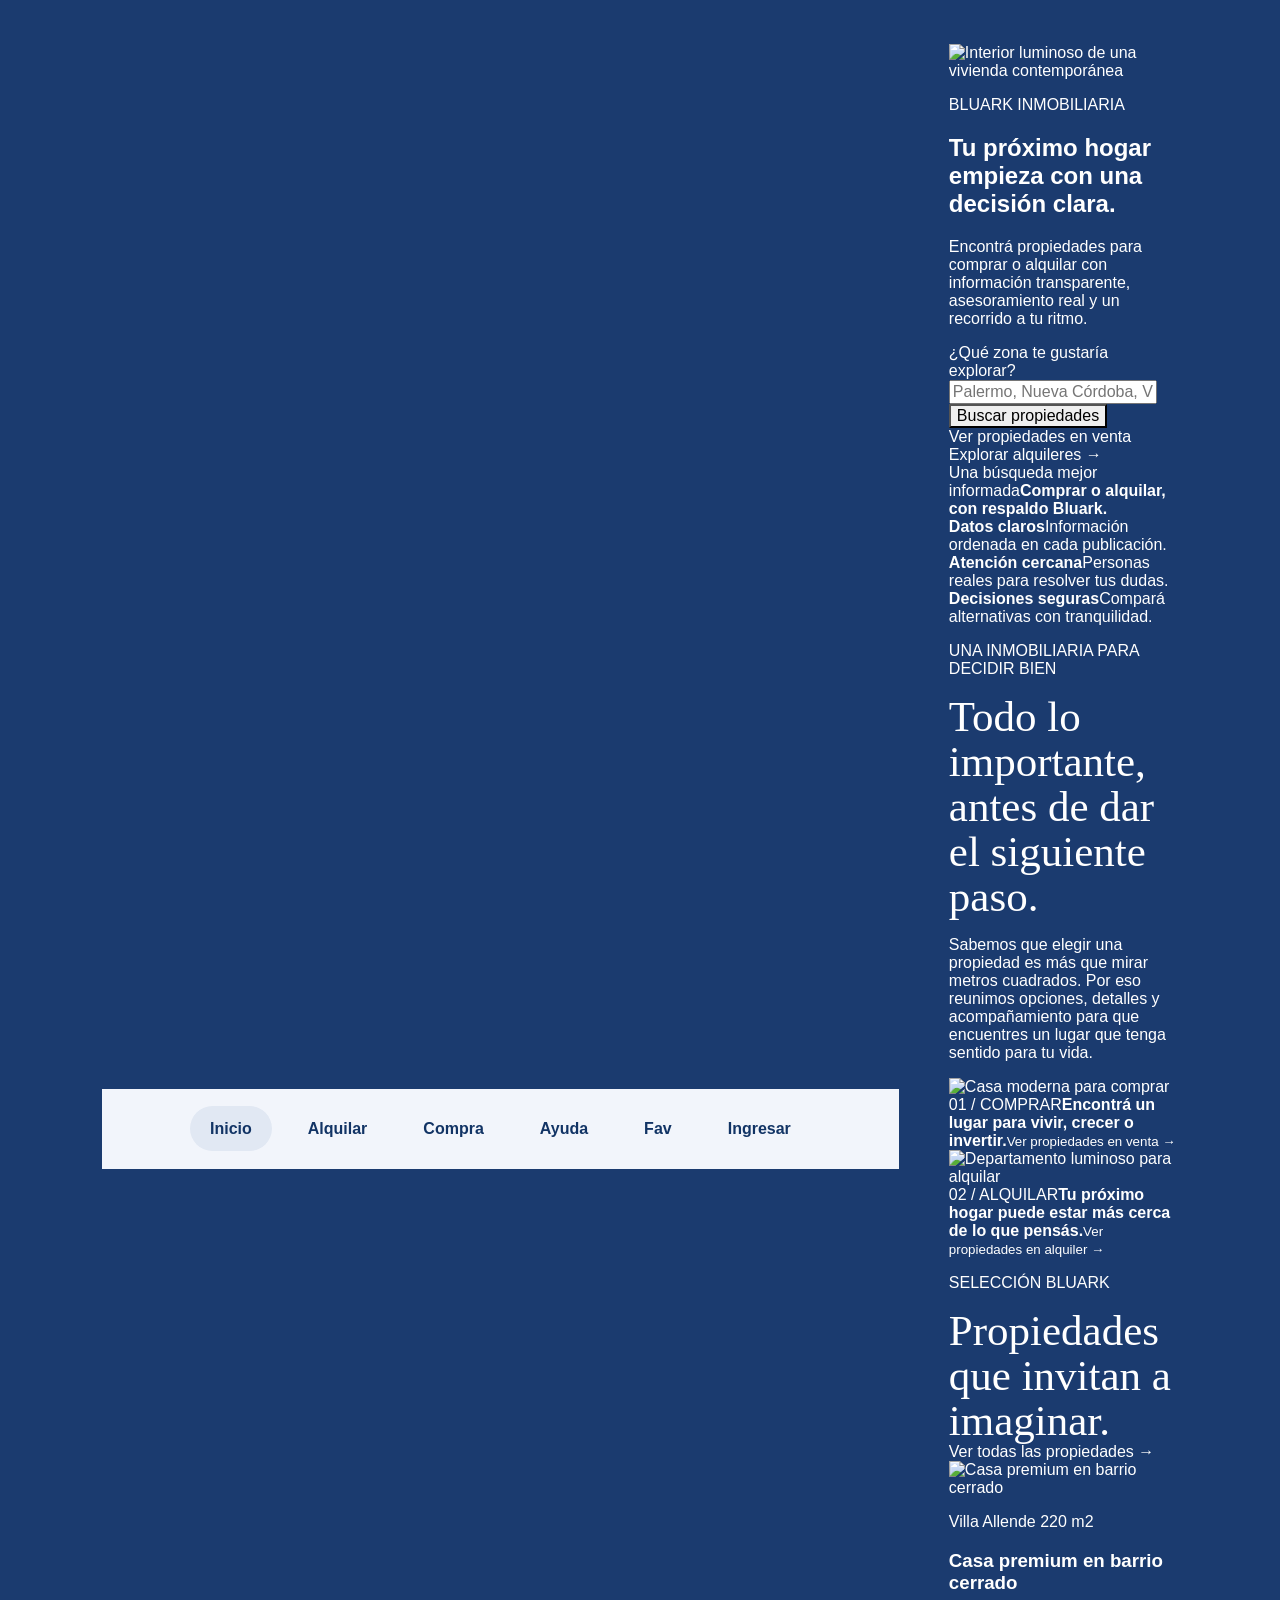
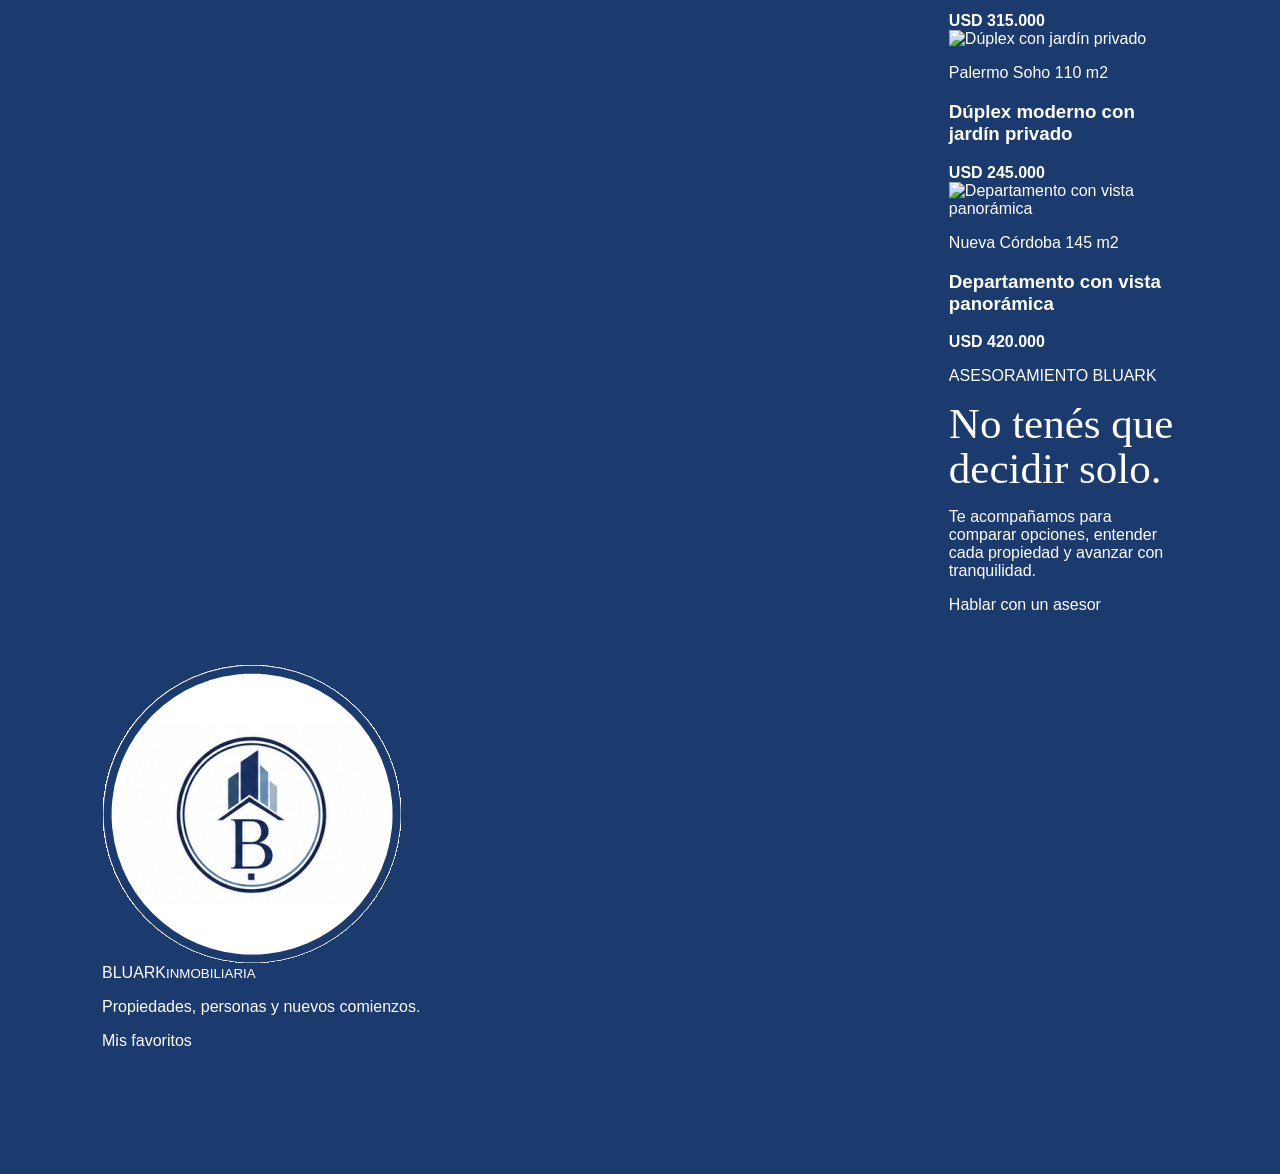
==== commit d06e3f9c: "Update index.html for improved content and structure" ====
--- a/index.html
+++ b/index.html
@@ -3,63 +3,101 @@
 <head>
   <meta charset="utf-8">
   <meta name="viewport" content="width=device-width, initial-scale=1">
-  <meta name="description" content="Bluark, inmobiliaria para comprar y alquilar propiedades con confianza.">
-  <title>Bluark Inmobiliaria | Tu próximo hogar</title>
-  <link rel="stylesheet" href="styles.css?v=home-20260809-2">
+  <meta name="description" content="Bluark, inmobiliaria para comprar y alquilar propiedades con información clara y asesoramiento cercano.">
+  <title>Bluark Inmobiliaria | Encontrá tu lugar</title>
+  <link rel="stylesheet" href="styles.css?v=home-20260811-4">
 </head>
-<body class="home home-new">
-  <header class="new-header">
-    <a class="new-brand" href="index.html" aria-label="Bluark, inicio"><img src="bluark-circle-logo.png" alt=""><span>BLUARK<small>INMOBILIARIA</small></span></a>
-    <nav class="new-nav" aria-label="Navegación principal"><a class="active" href="index.html">Inicio</a><a href="comprar.html">Comprar</a><a href="alquilar.html">Alquilar</a><a href="ayuda.html">Ayuda</a><a href="favoritos.html" aria-label="Favoritos">♡</a></nav>
+<body class="home home-trust">
+  <header class="app-header">
+    <nav class="topbar" aria-label="Navegación principal">
+      <a class="brand" href="index.html?home=home-20260811-5" aria-label="Bluark, inicio"><img class="brand-logo" src="bluark-circle-logo.png" alt="Logo de Bluark"><span>BLUARK<small>INMOBILIARIA</small></span></a>
+      <div class="nav-links">
+        <a class="active" href="index.html?home=home-20260811-5">Inicio</a>
+        <a href="alquilar.html?view=20260811-4">Alquilar</a>
+        <a href="comprar.html?view=20260811-4">Compra</a>
+        <a href="ayuda.html?view=20260811-4">Ayuda</a>
+        <a href="favoritos.html?view=20260811-4">Fav</a>
+      </div>
+    </nav>
   </header>
+
   <main>
-    <section class="new-hero">
-      <div class="new-hero-content">
-        <p class="new-kicker">Inmobiliaria · compra · alquiler</p>
-        <h1>El lugar correcto para tu próxima historia.</h1>
-        <p class="new-lead">En Bluark reunimos propiedades y asesoramiento inmobiliario para que encuentres un espacio donde vivir, invertir y crecer.</p>
-        <form class="new-search" action="comprar.html" method="get">
-          <label for="homeSearch">¿Qué zona estás buscando?</label>
-          <div><input id="homeSearch" name="q" placeholder="Ej.: Palermo, Belgrano, Nueva Córdoba"><button type="submit">Buscar <span aria-hidden="true">→</span></button></div>
+    <section class="trust-hero" aria-labelledby="hero-title">
+      <img class="trust-hero-image" src="https://images.unsplash.com/photo-1600607687920-4e2a09cf159d?auto=format&amp;fit=crop&amp;w=2000&amp;q=85" alt="Interior luminoso de una vivienda contemporánea">
+      <div class="trust-hero-shade"></div>
+      <div class="trust-hero-content">
+        <p class="trust-eyebrow">BLUARK INMOBILIARIA</p>
+        <h1 id="hero-title">Tu próximo hogar empieza con una decisión clara.</h1>
+        <p class="trust-lead">Encontrá propiedades para comprar o alquilar con información transparente, asesoramiento real y un recorrido a tu ritmo.</p>
+        <form class="trust-search" action="comprar.html?view=20260811-4" method="get">
+          <label for="homeSearch">¿Qué zona te gustaría explorar?</label>
+          <div class="trust-search-row">
+            <input id="homeSearch" name="q" placeholder="Palermo, Nueva Córdoba, Villa Allende">
+            <button type="submit">Buscar propiedades</button>
+          </div>
         </form>
-        <div class="new-hero-links"><span>Explorá:</span><a href="comprar.html">Propiedades en venta</a><a href="alquilar.html">Propiedades en alquiler</a></div>
+        <div class="trust-hero-actions">
+          <a class="trust-button trust-button-light" href="comprar.html?view=20260811-4">Ver propiedades en venta</a>
+          <a class="trust-text-action" href="alquilar.html?view=20260811-4">Explorar alquileres <span aria-hidden="true">&#8594;</span></a>
+        </div>
       </div>
-      <div class="new-hero-image"><img src="https://images.unsplash.com/photo-1600607687920-4e2a09cf159d?auto=format&fit=crop&w=1400&q=82" alt="Living contemporáneo y luminoso"><div><span>BLUARK</span><p>Una forma más simple de encontrar tu lugar.</p></div></div>
+      <div class="trust-hero-note"><span>Una búsqueda mejor informada</span><strong>Comprar o alquilar, con respaldo Bluark.</strong></div>
     </section>
-    <section class="home-proof" aria-label="Bluark en números">
-      <div><strong>+120</strong><span>propiedades publicadas</span></div>
-      <div><strong>06</strong><span>zonas para explorar</span></div>
-      <div><strong>24 h</strong><span>para recibir asesoramiento</span></div>
-      <div><strong>01</strong><span>decisión más clara</span></div>
+
+    <section class="trust-signals" aria-label="Compromisos de Bluark">
+      <article><strong>Datos claros</strong><span>Información ordenada en cada publicación.</span></article>
+      <article><strong>Atención cercana</strong><span>Personas reales para resolver tus dudas.</span></article>
+      <article><strong>Decisiones seguras</strong><span>Compará alternativas con tranquilidad.</span></article>
     </section>
-    <section class="new-intro">
-      <p class="new-kicker">La forma Bluark</p>
-      <div><h2>Encontrá. Compará. Elegí mejor.</h2><p>Propiedades seleccionadas, datos claros y acompañamiento real para que comprar o alquilar se sienta simple.</p><a href="ayuda.html">Conocé cómo te acompañamos <span aria-hidden="true">→</span></a></div>
+
+    <section class="trust-intro" aria-labelledby="intro-title">
+      <div><p class="trust-eyebrow trust-eyebrow-dark">UNA INMOBILIARIA PARA DECIDIR BIEN</p><h2 id="intro-title">Todo lo importante, antes de dar el siguiente paso.</h2></div>
+      <p>Sabemos que elegir una propiedad es más que mirar metros cuadrados. Por eso reunimos opciones, detalles y acompañamiento para que encuentres un lugar que tenga sentido para tu vida.</p>
     </section>
-    <section class="new-services" aria-label="Servicios de Bluark">
-      <article><span>01</span><h2>Comprar</h2><p>Encontrá oportunidades para vivir o invertir, con información clara en cada propiedad.</p><a href="comprar.html">Ver propiedades <span aria-hidden="true">→</span></a></article>
-      <article><span>02</span><h2>Alquilar</h2><p>Elegí tu próximo hogar entre opciones verificadas y asesoramiento a tu medida.</p><a href="alquilar.html">Ver alquileres <span aria-hidden="true">→</span></a></article>
-      <article><span>03</span><h2>Asesoramiento</h2><p>Te ayudamos a comparar, resolver dudas y dar el siguiente paso con tranquilidad.</p><a href="ayuda.html">Hablar con Bluark <span aria-hidden="true">→</span></a></article>
+
+    <section class="trust-routes" aria-label="Opciones de búsqueda">
+      <a class="trust-route trust-route-buy" href="comprar.html?view=20260811-4">
+        <img src="https://images.unsplash.com/photo-1600566753190-17f0baa2a6c3?auto=format&amp;fit=crop&amp;w=1200&amp;q=82" alt="Casa moderna para comprar">
+        <div><span>01 / COMPRAR</span><strong>Encontrá un lugar para vivir, crecer o invertir.</strong><small>Ver propiedades en venta <b aria-hidden="true">&#8594;</b></small></div>
+      </a>
+      <a class="trust-route trust-route-rent" href="alquilar.html?view=20260811-4">
+        <img src="https://images.unsplash.com/photo-1497366811353-6870744d04b2?auto=format&amp;fit=crop&amp;w=1200&amp;q=82" alt="Departamento luminoso para alquilar">
+        <div><span>02 / ALQUILAR</span><strong>Tu próximo hogar puede estar más cerca de lo que pensás.</strong><small>Ver propiedades en alquiler <b aria-hidden="true">&#8594;</b></small></div>
+      </a>
     </section>
-    <section class="home-paths" aria-label="Elegí cómo empezar">
-      <div class="home-paths-heading"><p class="new-kicker">Empezá por acá</p><h2>Una búsqueda, a tu manera.</h2><p>Elegí el recorrido que mejor se adapta a lo que necesitás hoy.</p></div>
-      <a class="home-path home-path-buy" href="comprar.html"><span>01 / Comprar</span><strong>Encontrá una propiedad para quedarte.</strong><small>Explorar ventas <b aria-hidden="true">↗</b></small></a>
-      <a class="home-path home-path-rent" href="alquilar.html"><span>02 / Alquilar</span><strong>Tu próximo hogar puede estar más cerca.</strong><small>Ver alquileres <b aria-hidden="true">↗</b></small></a>
-    </section>
-    <section class="new-featured">
-      <div class="new-section-title"><div><p class="new-kicker">Propiedades destacadas</p><h2>Un comienzo puede estar acá.</h2></div><a href="comprar.html">Ver todas <span aria-hidden="true">→</span></a></div>
-      <div class="new-feature-grid">
-        <article><a href="detalles.html?id=casa-premium"><img src="https://images.unsplash.com/photo-1600566753190-17f0baa2a6c3?auto=format&fit=crop&w=1000&q=82" alt="Casa premium"><span>VENTA</span></a><div><p>Villa Allende · 220 m²</p><h3>Casa premium en barrio cerrado</h3><strong>USD 315.000</strong></div></article>
-        <article><a href="detalles.html?id=moderno-jardin"><img src="https://images.unsplash.com/photo-1600607687939-ce8a6c25118c?auto=format&fit=crop&w=1000&q=82" alt="Dúplex moderno"><span>VENTA</span></a><div><p>Palermo Soho · 110 m²</p><h3>Dúplex con jardín privado</h3><strong>USD 245.000</strong></div></article>
-        <article><a href="detalles.html?id=depto-vista"><img src="https://images.unsplash.com/photo-1493809842364-78817add7ffb?auto=format&fit=crop&w=1000&q=82" alt="Departamento con vista"><span>VENTA</span></a><div><p>Nueva Córdoba · 145 m²</p><h3>Departamento con vista panorámica</h3><strong>USD 420.000</strong></div></article>
+
+    <section class="trust-featured" aria-labelledby="featured-title">
+      <div class="trust-section-heading"><div><p class="trust-eyebrow trust-eyebrow-dark">SELECCIÓN BLUARK</p><h2 id="featured-title">Propiedades que invitan a imaginar.</h2></div><a href="comprar.html?view=20260811-4">Ver todas las propiedades <span aria-hidden="true">&#8594;</span></a></div>
+      <div class="trust-featured-grid" id="homeRentals" aria-live="polite">
+        <article>
+          <a href="detalles.html?id=casa-premium"><img src="https://images.unsplash.com/photo-1600566753190-17f0baa2a6c3?auto=format&amp;fit=crop&amp;w=1000&amp;q=82" alt="Casa premium en barrio cerrado"></a>
+          <div><p>Villa Allende <span>220 m2</span></p><h3>Casa premium en barrio cerrado</h3><strong>USD 315.000</strong></div>
+        </article>
+        <article>
+          <a href="detalles.html?id=moderno-jardin"><img src="https://images.unsplash.com/photo-1600607687939-ce8a6c25118c?auto=format&amp;fit=crop&amp;w=1000&amp;q=82" alt="Dúplex con jardín privado"></a>
+          <div><p>Palermo Soho <span>110 m2</span></p><h3>Dúplex moderno con jardín privado</h3><strong>USD 245.000</strong></div>
+        </article>
+        <article>
+          <a href="detalles.html?id=depto-vista"><img src="https://images.unsplash.com/photo-1493809842364-78817add7ffb?auto=format&amp;fit=crop&amp;w=1000&amp;q=82" alt="Departamento con vista panorámica"></a>
+          <div><p>Nueva Córdoba <span>145 m2</span></p><h3>Departamento con vista panorámica</h3><strong>USD 420.000</strong></div>
+        </article>
       </div>
     </section>
-    <section class="home-closeout">
-      <div><p class="new-kicker">Tu próxima decisión</p><h2>Guardá tus favoritas y volvé cuando quieras.</h2><p>Creá tu cuenta para comparar propiedades con calma y retomar tu búsqueda desde cualquier dispositivo.</p></div>
-      <div class="home-closeout-actions"><a class="home-button home-button-dark" href="registro.html">Crear mi cuenta <span aria-hidden="true">→</span></a><a class="home-text-link" href="favoritos.html">Ver favoritos <span aria-hidden="true">↗</span></a></div>
+
+    <section class="trust-support" aria-labelledby="support-title">
+      <div><p class="trust-eyebrow">ASESORAMIENTO BLUARK</p><h2 id="support-title">No tenés que decidir solo.</h2><p>Te acompañamos para comparar opciones, entender cada propiedad y avanzar con tranquilidad.</p></div>
+      <a class="trust-button trust-button-dark" href="ayuda.html?view=20260811-4">Hablar con un asesor</a>
     </section>
   </main>
-  <footer class="new-footer"><a class="new-brand" href="index.html"><img src="bluark-circle-logo.png" alt=""><span>BLUARK<small>INMOBILIARIA</small></span></a><p>Propiedades, personas y nuevos comienzos.</p><a href="ayuda.html">¿Necesitás ayuda? →</a></footer>
+
+  <footer class="trust-footer">
+    <a class="trust-brand" href="index.html?home=home-20260811-5"><img src="bluark-circle-logo.png" alt=""><span>BLUARK<small>INMOBILIARIA</small></span></a>
+    <p>Propiedades, personas y nuevos comienzos.</p>
+    <a href="favoritos.html?view=20260811-4">Mis favoritos</a>
+  </footer>
+  <script src="data.js?v=home-catalog-20260812-1"></script>
+  <script src="app.js?v=home-catalog-20260812-1"></script>
+  <script src="home.js?v=home-catalog-20260812-1"></script>
   <script src="auth.js"></script>
 </body>
 </html>
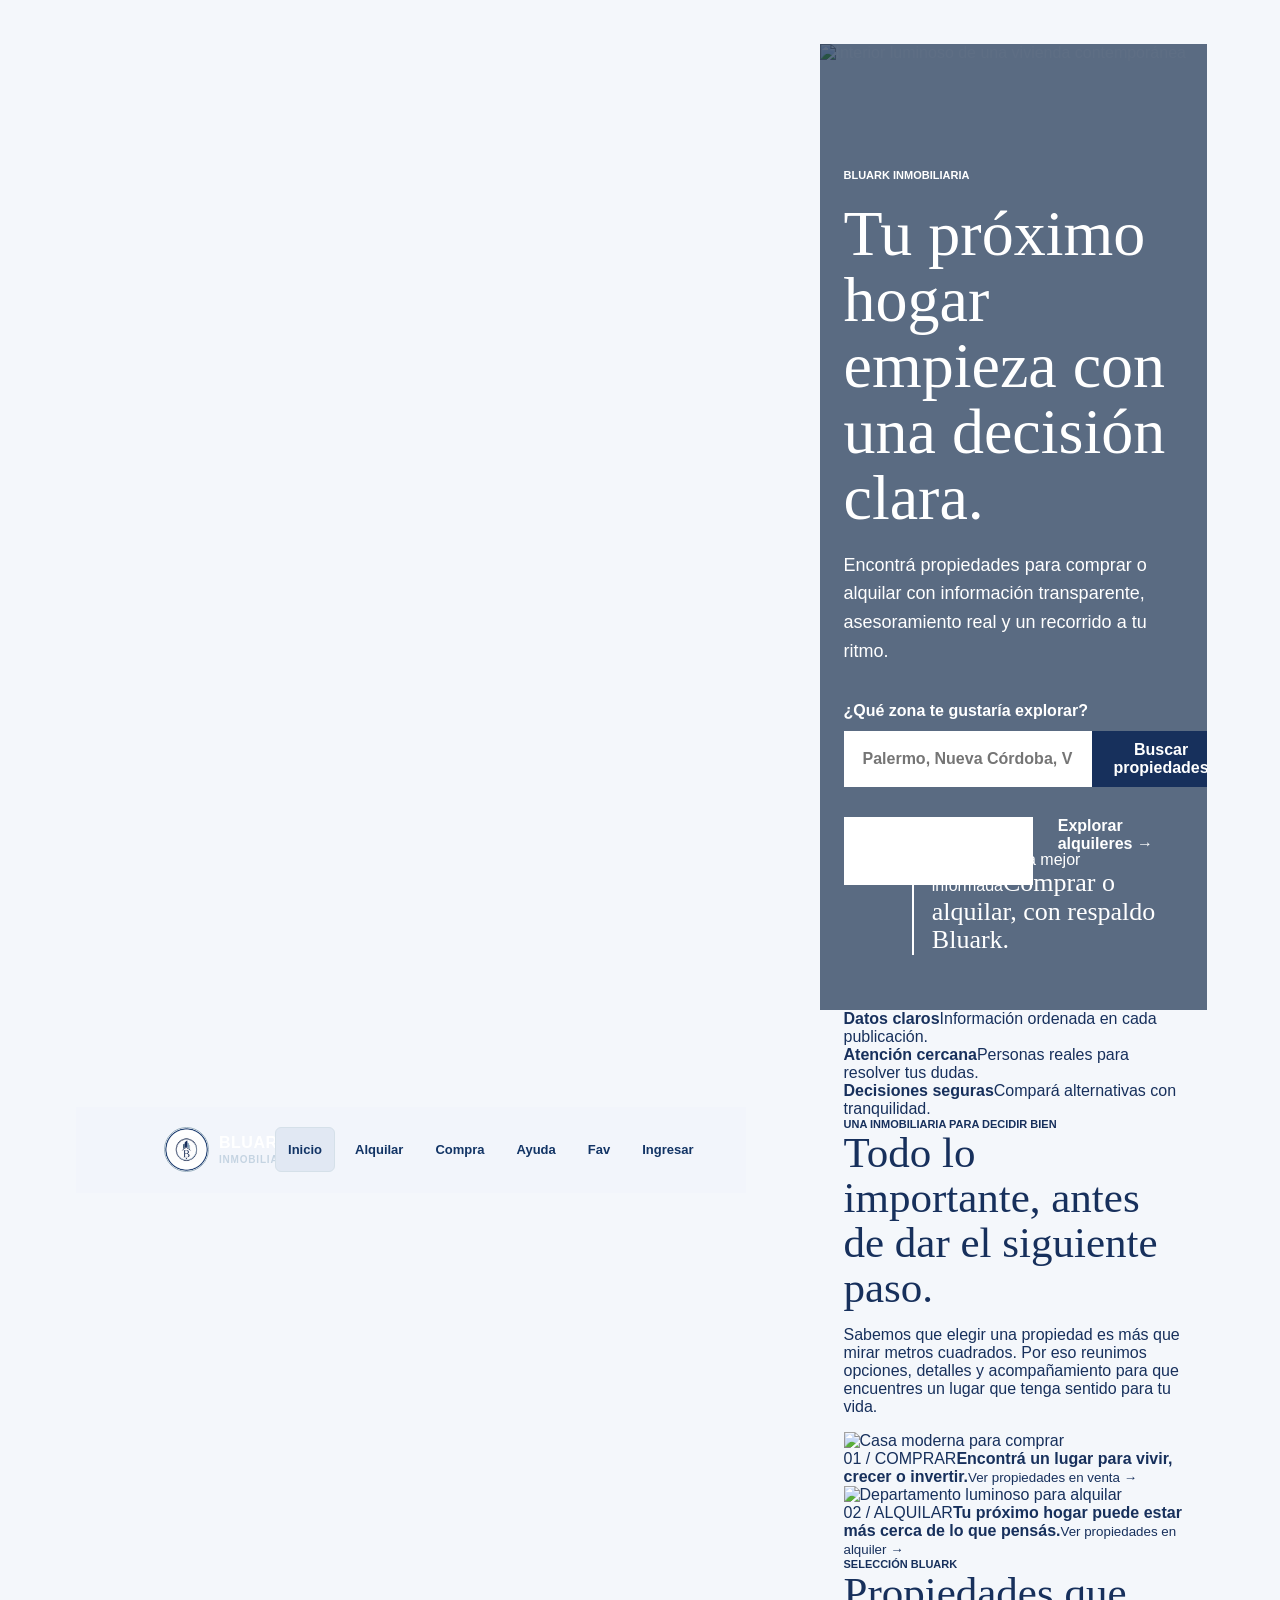
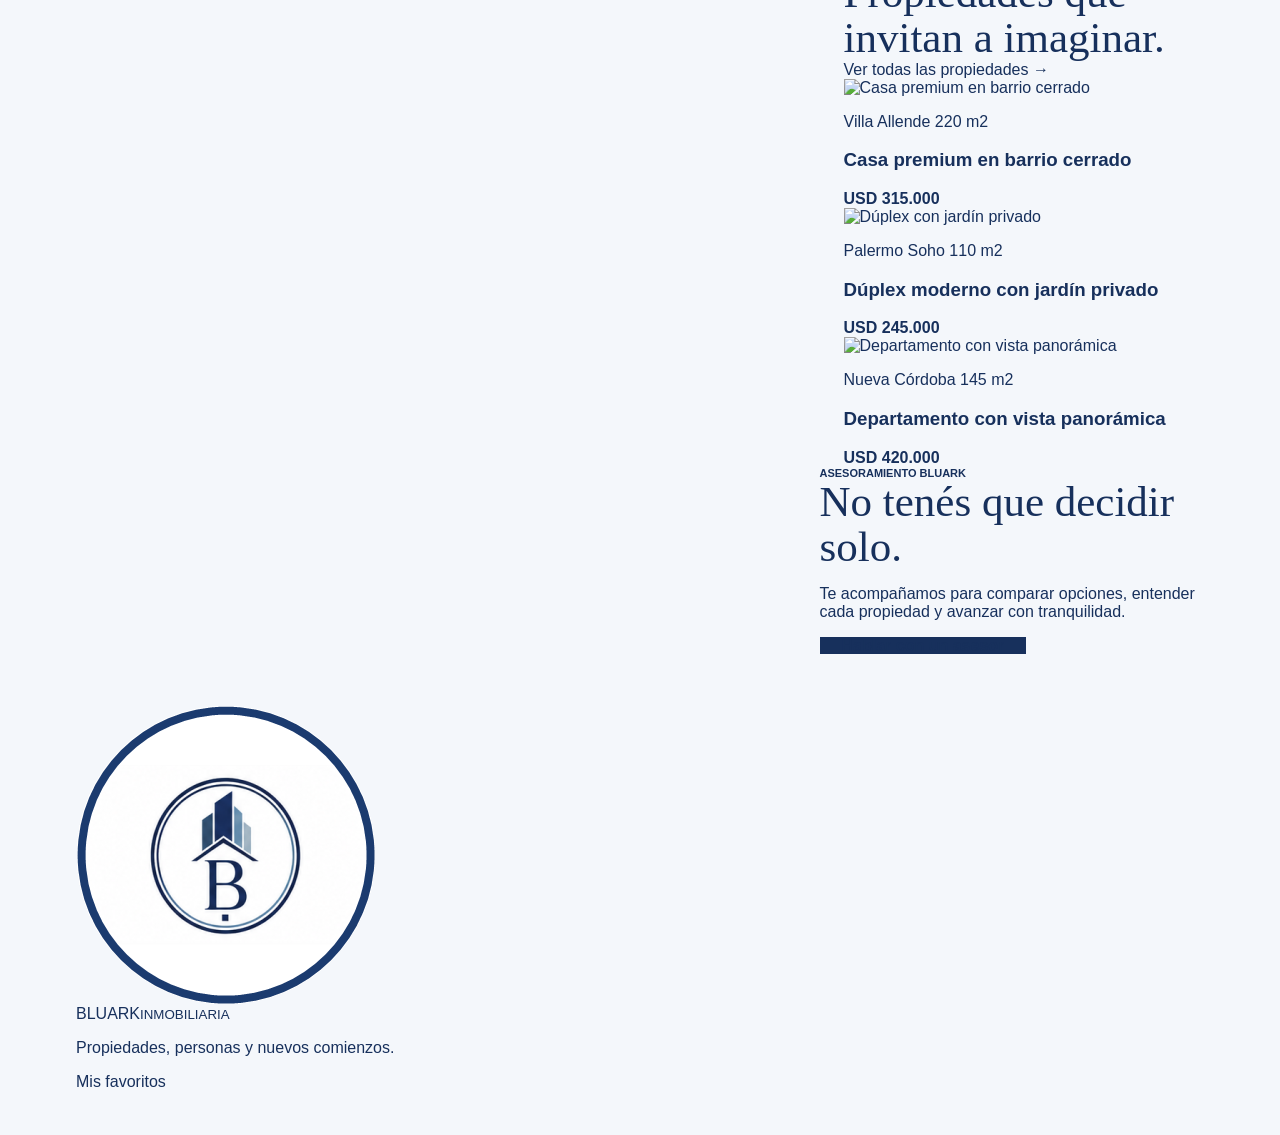
==== commit b095f37e: "Add home-published stylesheet and remove scripts" ====
--- a/index.html
+++ b/index.html
@@ -6,6 +6,7 @@
   <meta name="description" content="Bluark, inmobiliaria para comprar y alquilar propiedades con información clara y asesoramiento cercano.">
   <title>Bluark Inmobiliaria | Encontrá tu lugar</title>
   <link rel="stylesheet" href="styles.css?v=home-20260811-4">
+  <link rel="stylesheet" href="home-published.css?v=home-20260812-3">
 </head>
 <body class="home home-trust">
   <header class="app-header">
@@ -68,7 +69,7 @@
 
     <section class="trust-featured" aria-labelledby="featured-title">
       <div class="trust-section-heading"><div><p class="trust-eyebrow trust-eyebrow-dark">SELECCIÓN BLUARK</p><h2 id="featured-title">Propiedades que invitan a imaginar.</h2></div><a href="comprar.html?view=20260811-4">Ver todas las propiedades <span aria-hidden="true">&#8594;</span></a></div>
-      <div class="trust-featured-grid" id="homeRentals" aria-live="polite">
+      <div class="trust-featured-grid">
         <article>
           <a href="detalles.html?id=casa-premium"><img src="https://images.unsplash.com/photo-1600566753190-17f0baa2a6c3?auto=format&amp;fit=crop&amp;w=1000&amp;q=82" alt="Casa premium en barrio cerrado"></a>
           <div><p>Villa Allende <span>220 m2</span></p><h3>Casa premium en barrio cerrado</h3><strong>USD 315.000</strong></div>
@@ -95,9 +96,6 @@
     <p>Propiedades, personas y nuevos comienzos.</p>
     <a href="favoritos.html?view=20260811-4">Mis favoritos</a>
   </footer>
-  <script src="data.js?v=home-catalog-20260812-1"></script>
-  <script src="app.js?v=home-catalog-20260812-1"></script>
-  <script src="home.js?v=home-catalog-20260812-1"></script>
   <script src="auth.js"></script>
 </body>
 </html>
--- a/home-published.css
+++ b/home-published.css
@@ -0,0 +1 @@
+body.home-trust{margin:0;background:#f4f7fb;color:#17305c;font-family:Arial,sans-serif}.home-trust a{color:inherit;text-decoration:none}.home-trust img{display:block;max-width:100%}.home-trust .topbar{width:min(1160px,calc(100% - 48px));min-height:86px;margin:auto;display:flex;align-items:center;justify-content:space-between;gap:20px}.home-trust .brand{display:flex;align-items:center;gap:10px;font-weight:900}.home-trust .brand-logo{width:45px;height:45px}.home-trust .brand small{display:block;font-size:10px}.home-trust .nav-links{display:flex;gap:8px}.home-trust .nav-links a{padding:12px;font-size:13px;font-weight:800}.home-trust .nav-links .active{background:#fff;border:1px solid #d5e0e9;border-radius:6px}.trust-hero{position:relative;min-height:690px;overflow:hidden;color:#fff}.trust-hero-image,.trust-hero-shade{position:absolute;inset:0;width:100%;height:100%;object-fit:cover}.trust-hero-shade{background:rgba(15,40,72,.67)}.trust-hero-content{position:relative;z-index:1;width:min(1160px,calc(100% - 48px));margin:auto;padding:125px 0}.trust-eyebrow{margin:0;font-size:11px;font-weight:900}.trust-hero h1{max-width:620px;margin:20px 0;font:400 64px/1.03 Georgia,serif}.trust-lead{max-width:560px;font-size:18px;line-height:1.6}.trust-search{max-width:750px;margin-top:36px;font-weight:800}.trust-search-row{display:grid;grid-template-columns:1fr auto;margin-top:11px}.trust-search input{padding:19px;border:0;font-size:16px}.trust-search button,.trust-button{border:0;padding:0 22px;background:#17305c;color:#fff;font-weight:900}.trust-hero-actions{display:flex;gap:25px;margin-top:30px}.trust-button-light{padding:16px 21px;background:#fff;color:#17305c}.trust-text-action{font-weight:900}.trust-hero-note{position:absolute;right:9%;bottom:55px;max-width:260px;border-left:2px solid #fff;padding-left:18px}.trust-hero-note strong{font:26px/1.1 Georgia,serif}.trust-signals,.trust-intro,.trust-routes,.trust-section-heading,.trust-featured-grid,.trust-footer{width:min(1160px,calc(100% - 48px));margin:auto}
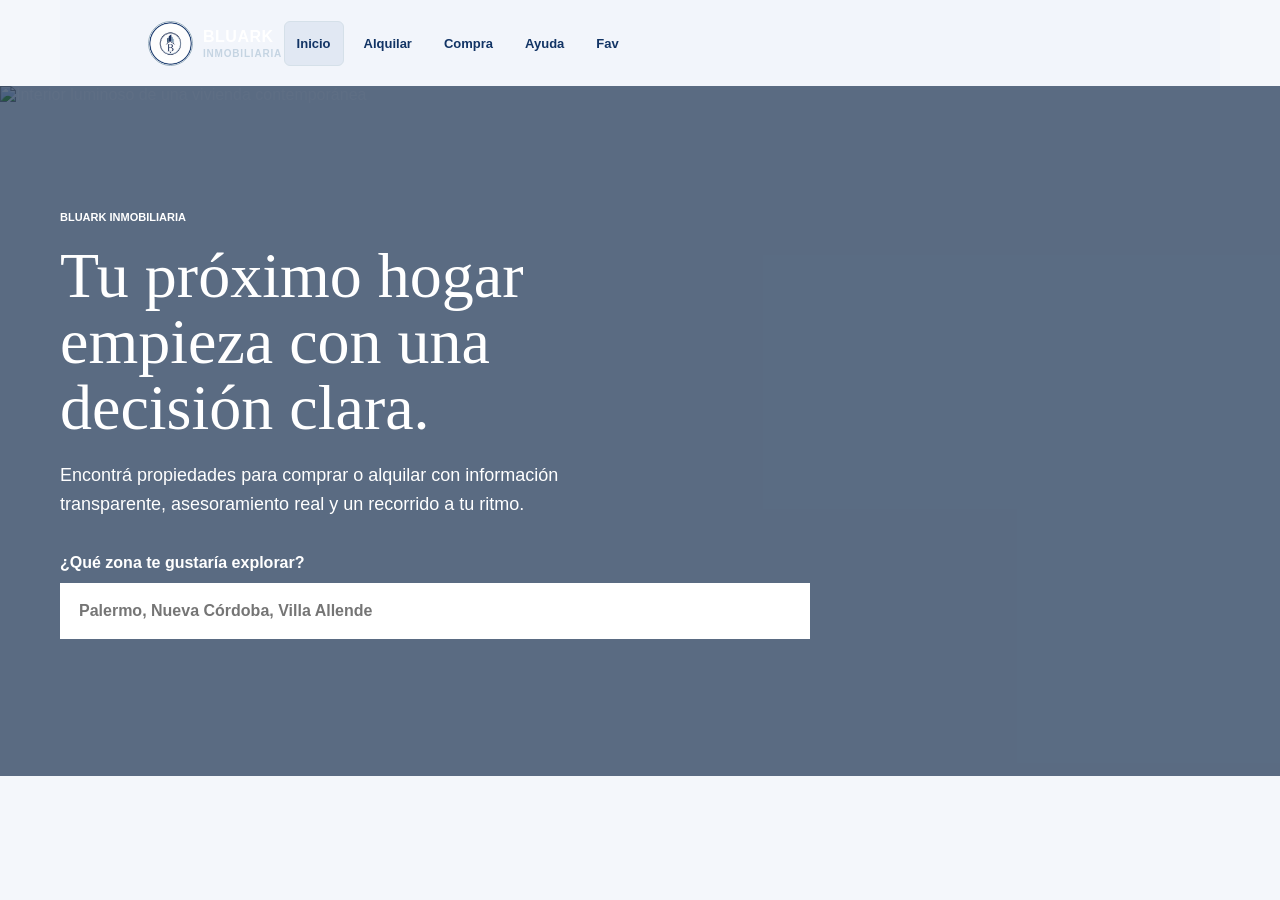
==== commit 33f5d7b1: "Restore index.html to original state" ====
--- a/index.html
+++ b/index.html
@@ -1,101 +1 @@
-<!doctype html>
-<html lang="es">
-<head>
-  <meta charset="utf-8">
-  <meta name="viewport" content="width=device-width, initial-scale=1">
-  <meta name="description" content="Bluark, inmobiliaria para comprar y alquilar propiedades con información clara y asesoramiento cercano.">
-  <title>Bluark Inmobiliaria | Encontrá tu lugar</title>
-  <link rel="stylesheet" href="styles.css?v=home-20260811-4">
-  <link rel="stylesheet" href="home-published.css?v=home-20260812-3">
-</head>
-<body class="home home-trust">
-  <header class="app-header">
-    <nav class="topbar" aria-label="Navegación principal">
-      <a class="brand" href="index.html?home=home-20260811-5" aria-label="Bluark, inicio"><img class="brand-logo" src="bluark-circle-logo.png" alt="Logo de Bluark"><span>BLUARK<small>INMOBILIARIA</small></span></a>
-      <div class="nav-links">
-        <a class="active" href="index.html?home=home-20260811-5">Inicio</a>
-        <a href="alquilar.html?view=20260811-4">Alquilar</a>
-        <a href="comprar.html?view=20260811-4">Compra</a>
-        <a href="ayuda.html?view=20260811-4">Ayuda</a>
-        <a href="favoritos.html?view=20260811-4">Fav</a>
-      </div>
-    </nav>
-  </header>
-
-  <main>
-    <section class="trust-hero" aria-labelledby="hero-title">
-      <img class="trust-hero-image" src="https://images.unsplash.com/photo-1600607687920-4e2a09cf159d?auto=format&amp;fit=crop&amp;w=2000&amp;q=85" alt="Interior luminoso de una vivienda contemporánea">
-      <div class="trust-hero-shade"></div>
-      <div class="trust-hero-content">
-        <p class="trust-eyebrow">BLUARK INMOBILIARIA</p>
-        <h1 id="hero-title">Tu próximo hogar empieza con una decisión clara.</h1>
-        <p class="trust-lead">Encontrá propiedades para comprar o alquilar con información transparente, asesoramiento real y un recorrido a tu ritmo.</p>
-        <form class="trust-search" action="comprar.html?view=20260811-4" method="get">
-          <label for="homeSearch">¿Qué zona te gustaría explorar?</label>
-          <div class="trust-search-row">
-            <input id="homeSearch" name="q" placeholder="Palermo, Nueva Córdoba, Villa Allende">
-            <button type="submit">Buscar propiedades</button>
-          </div>
-        </form>
-        <div class="trust-hero-actions">
-          <a class="trust-button trust-button-light" href="comprar.html?view=20260811-4">Ver propiedades en venta</a>
-          <a class="trust-text-action" href="alquilar.html?view=20260811-4">Explorar alquileres <span aria-hidden="true">&#8594;</span></a>
-        </div>
-      </div>
-      <div class="trust-hero-note"><span>Una búsqueda mejor informada</span><strong>Comprar o alquilar, con respaldo Bluark.</strong></div>
-    </section>
-
-    <section class="trust-signals" aria-label="Compromisos de Bluark">
-      <article><strong>Datos claros</strong><span>Información ordenada en cada publicación.</span></article>
-      <article><strong>Atención cercana</strong><span>Personas reales para resolver tus dudas.</span></article>
-      <article><strong>Decisiones seguras</strong><span>Compará alternativas con tranquilidad.</span></article>
-    </section>
-
-    <section class="trust-intro" aria-labelledby="intro-title">
-      <div><p class="trust-eyebrow trust-eyebrow-dark">UNA INMOBILIARIA PARA DECIDIR BIEN</p><h2 id="intro-title">Todo lo importante, antes de dar el siguiente paso.</h2></div>
-      <p>Sabemos que elegir una propiedad es más que mirar metros cuadrados. Por eso reunimos opciones, detalles y acompañamiento para que encuentres un lugar que tenga sentido para tu vida.</p>
-    </section>
-
-    <section class="trust-routes" aria-label="Opciones de búsqueda">
-      <a class="trust-route trust-route-buy" href="comprar.html?view=20260811-4">
-        <img src="https://images.unsplash.com/photo-1600566753190-17f0baa2a6c3?auto=format&amp;fit=crop&amp;w=1200&amp;q=82" alt="Casa moderna para comprar">
-        <div><span>01 / COMPRAR</span><strong>Encontrá un lugar para vivir, crecer o invertir.</strong><small>Ver propiedades en venta <b aria-hidden="true">&#8594;</b></small></div>
-      </a>
-      <a class="trust-route trust-route-rent" href="alquilar.html?view=20260811-4">
-        <img src="https://images.unsplash.com/photo-1497366811353-6870744d04b2?auto=format&amp;fit=crop&amp;w=1200&amp;q=82" alt="Departamento luminoso para alquilar">
-        <div><span>02 / ALQUILAR</span><strong>Tu próximo hogar puede estar más cerca de lo que pensás.</strong><small>Ver propiedades en alquiler <b aria-hidden="true">&#8594;</b></small></div>
-      </a>
-    </section>
-
-    <section class="trust-featured" aria-labelledby="featured-title">
-      <div class="trust-section-heading"><div><p class="trust-eyebrow trust-eyebrow-dark">SELECCIÓN BLUARK</p><h2 id="featured-title">Propiedades que invitan a imaginar.</h2></div><a href="comprar.html?view=20260811-4">Ver todas las propiedades <span aria-hidden="true">&#8594;</span></a></div>
-      <div class="trust-featured-grid">
-        <article>
-          <a href="detalles.html?id=casa-premium"><img src="https://images.unsplash.com/photo-1600566753190-17f0baa2a6c3?auto=format&amp;fit=crop&amp;w=1000&amp;q=82" alt="Casa premium en barrio cerrado"></a>
-          <div><p>Villa Allende <span>220 m2</span></p><h3>Casa premium en barrio cerrado</h3><strong>USD 315.000</strong></div>
-        </article>
-        <article>
-          <a href="detalles.html?id=moderno-jardin"><img src="https://images.unsplash.com/photo-1600607687939-ce8a6c25118c?auto=format&amp;fit=crop&amp;w=1000&amp;q=82" alt="Dúplex con jardín privado"></a>
-          <div><p>Palermo Soho <span>110 m2</span></p><h3>Dúplex moderno con jardín privado</h3><strong>USD 245.000</strong></div>
-        </article>
-        <article>
-          <a href="detalles.html?id=depto-vista"><img src="https://images.unsplash.com/photo-1493809842364-78817add7ffb?auto=format&amp;fit=crop&amp;w=1000&amp;q=82" alt="Departamento con vista panorámica"></a>
-          <div><p>Nueva Córdoba <span>145 m2</span></p><h3>Departamento con vista panorámica</h3><strong>USD 420.000</strong></div>
-        </article>
-      </div>
-    </section>
-
-    <section class="trust-support" aria-labelledby="support-title">
-      <div><p class="trust-eyebrow">ASESORAMIENTO BLUARK</p><h2 id="support-title">No tenés que decidir solo.</h2><p>Te acompañamos para comparar opciones, entender cada propiedad y avanzar con tranquilidad.</p></div>
-      <a class="trust-button trust-button-dark" href="ayuda.html?view=20260811-4">Hablar con un asesor</a>
-    </section>
-  </main>
-
-  <footer class="trust-footer">
-    <a class="trust-brand" href="index.html?home=home-20260811-5"><img src="bluark-circle-logo.png" alt=""><span>BLUARK<small>INMOBILIARIA</small></span></a>
-    <p>Propiedades, personas y nuevos comienzos.</p>
-    <a href="favoritos.html?view=20260811-4">Mis favoritos</a>
-  </footer>
-  <script src="auth.js"></script>
-</body>
-</html>
+<!doctype html><html lang="es"><head>  <meta charset="utf-8">  <meta name="viewport" content="width=device-width, initial-scale=1">  <meta name="description" content="Bluark, inmobiliaria para comprar y alquilar propiedades con información clara y asesoramiento cercano.">  <title>Bluark Inmobiliaria | Encontrá tu lugar</title>  <link rel="stylesheet" href="styles.css?v=home-20260811-4">  <link rel="stylesheet" href="home-published.css?v=home-20260812-4"></head><body class="home home-trust">  <header class="app-header">    <nav class="topbar" aria-label="Navegación principal">      <a class="brand" href="index.html?home=home-20260811-5" aria-label="Bluark, inicio"><img class="brand-logo" src="bluark-circle-logo.png" alt="Logo de Bluark"><span>BLUARK<small>INMOBILIARIA</small></span></a>      <div class="nav-links">        <a class="active" href="index.html?home=home-20260811-5">Inicio</a>        <a href="alquilar.html?view=20260811-4">Alquilar</a>        <a href="comprar.html?view=20260811-4">Compra</a>        <a href="ayuda.html?view=20260811-4">Ayuda</a>        <a href="favoritos.html?view=20260811-4">Fav</a>      </div>    </nav>  </header>  <main>    <section class="trust-hero" aria-labelledby="hero-title">      <img class="trust-hero-image" src="https://images.unsplash.com/photo-1600607687920-4e2a09cf159d?auto=format&amp;fit=crop&amp;w=2000&amp;q=85" alt="Interior luminoso de una vivienda contemporánea">      <div class="trust-hero-shade"></div>      <div class="trust-hero-content">        <p class="trust-eyebrow">BLUARK INMOBILIARIA</p>        <h1 id="hero-title">Tu próximo hogar empieza con una decisión clara.</h1>        <p class="trust-lead">Encontrá propiedades para comprar o alquilar con información transparente, asesoramiento real y un recorrido a tu ritmo.</p>        <form class="trust-search" action="comprar.html?view=20260811-4" method="get">          <label for="homeSearch">¿Qué zona te gustaría explorar?</label>          <div class="trust-search-row">            <input id="homeSearch" name="q" placeholder="Palermo, Nueva Córdoba, Villa Allende">
--- a/home-published.css
+++ b/home-published.css
@@ -1 +1 @@
-body.home-trust{margin:0;background:#f4f7fb;color:#17305c;font-family:Arial,sans-serif}.home-trust a{color:inherit;text-decoration:none}.home-trust img{display:block;max-width:100%}.home-trust .topbar{width:min(1160px,calc(100% - 48px));min-height:86px;margin:auto;display:flex;align-items:center;justify-content:space-between;gap:20px}.home-trust .brand{display:flex;align-items:center;gap:10px;font-weight:900}.home-trust .brand-logo{width:45px;height:45px}.home-trust .brand small{display:block;font-size:10px}.home-trust .nav-links{display:flex;gap:8px}.home-trust .nav-links a{padding:12px;font-size:13px;font-weight:800}.home-trust .nav-links .active{background:#fff;border:1px solid #d5e0e9;border-radius:6px}.trust-hero{position:relative;min-height:690px;overflow:hidden;color:#fff}.trust-hero-image,.trust-hero-shade{position:absolute;inset:0;width:100%;height:100%;object-fit:cover}.trust-hero-shade{background:rgba(15,40,72,.67)}.trust-hero-content{position:relative;z-index:1;width:min(1160px,calc(100% - 48px));margin:auto;padding:125px 0}.trust-eyebrow{margin:0;font-size:11px;font-weight:900}.trust-hero h1{max-width:620px;margin:20px 0;font:400 64px/1.03 Georgia,serif}.trust-lead{max-width:560px;font-size:18px;line-height:1.6}.trust-search{max-width:750px;margin-top:36px;font-weight:800}.trust-search-row{display:grid;grid-template-columns:1fr auto;margin-top:11px}.trust-search input{padding:19px;border:0;font-size:16px}.trust-search button,.trust-button{border:0;padding:0 22px;background:#17305c;color:#fff;font-weight:900}.trust-hero-actions{display:flex;gap:25px;margin-top:30px}.trust-button-light{padding:16px 21px;background:#fff;color:#17305c}.trust-text-action{font-weight:900}.trust-hero-note{position:absolute;right:9%;bottom:55px;max-width:260px;border-left:2px solid #fff;padding-left:18px}.trust-hero-note strong{font:26px/1.1 Georgia,serif}.trust-signals,.trust-intro,.trust-routes,.trust-section-heading,.trust-featured-grid,.trust-footer{width:min(1160px,calc(100% - 48px));margin:auto}
+body.home-trust{display:block;min-height:0;width:100%;margin:0;padding:0;align-items:initial;background:#f4f7fb;color:#17305c;font-family:Arial,sans-serif}.home-trust a{color:inherit;text-decoration:none}.home-trust img{display:block;max-width:100%}.home-trust .topbar{width:min(1160px,calc(100% - 48px));min-height:86px;margin:auto;display:flex;align-items:center;justify-content:space-between;gap:20px}.home-trust .brand{display:flex;align-items:center;gap:10px;font-weight:900}.home-trust .brand-logo{width:45px;height:45px}.home-trust .brand small{display:block;font-size:10px}.home-trust .nav-links{display:flex;gap:8px}.home-trust .nav-links a{padding:12px;font-size:13px;font-weight:800}.home-trust .nav-links .active{background:#fff;border:1px solid #d5e0e9;border-radius:6px}.trust-hero{position:relative;min-height:690px;overflow:hidden;color:#fff}.trust-hero-image,.trust-hero-shade{position:absolute;inset:0;width:100%;height:100%;object-fit:cover}.trust-hero-shade{background:rgba(15,40,72,.67)}.trust-hero-content{position:relative;z-index:1;width:min(1160px,calc(100% - 48px));margin:auto;padding:125px 0}.trust-eyebrow{margin:0;font-size:11px;font-weight:900}.trust-hero h1{max-width:620px;margin:20px 0;font:400 64px/1.03 Georgia,serif}.trust-lead{max-width:560px;font-size:18px;line-height:1.6}.trust-search{max-width:750px;margin-top:36px;font-weight:800}.trust-search-row{display:grid;grid-template-columns:1fr auto;margin-top:11px}.trust-search input{padding:19px;border:0;font-size:16px}.trust-search button,.trust-button{border:0;padding:0 22px;background:#17305c;color:#fff;font-weight:900}.trust-hero-actions{display:flex;gap:25px;margin-top:30px}.trust-button-light{padding:16px 21px;background:#fff;color:#17305c}.trust-text-action{font-weight:900}.trust-hero-note{position:absolute;right:9%;bottom:55px;max-width:260px;border-left:2px solid #fff;padding-left:18px}.trust-hero-note strong{font:26px/1.1 Georgia,serif}.trust-signals,.trust-intro,.trust-routes,.trust-section-heading,.trust-featured-grid,.trust-footer{width:min(1160px,calc(100% - 48px));margin:auto}
